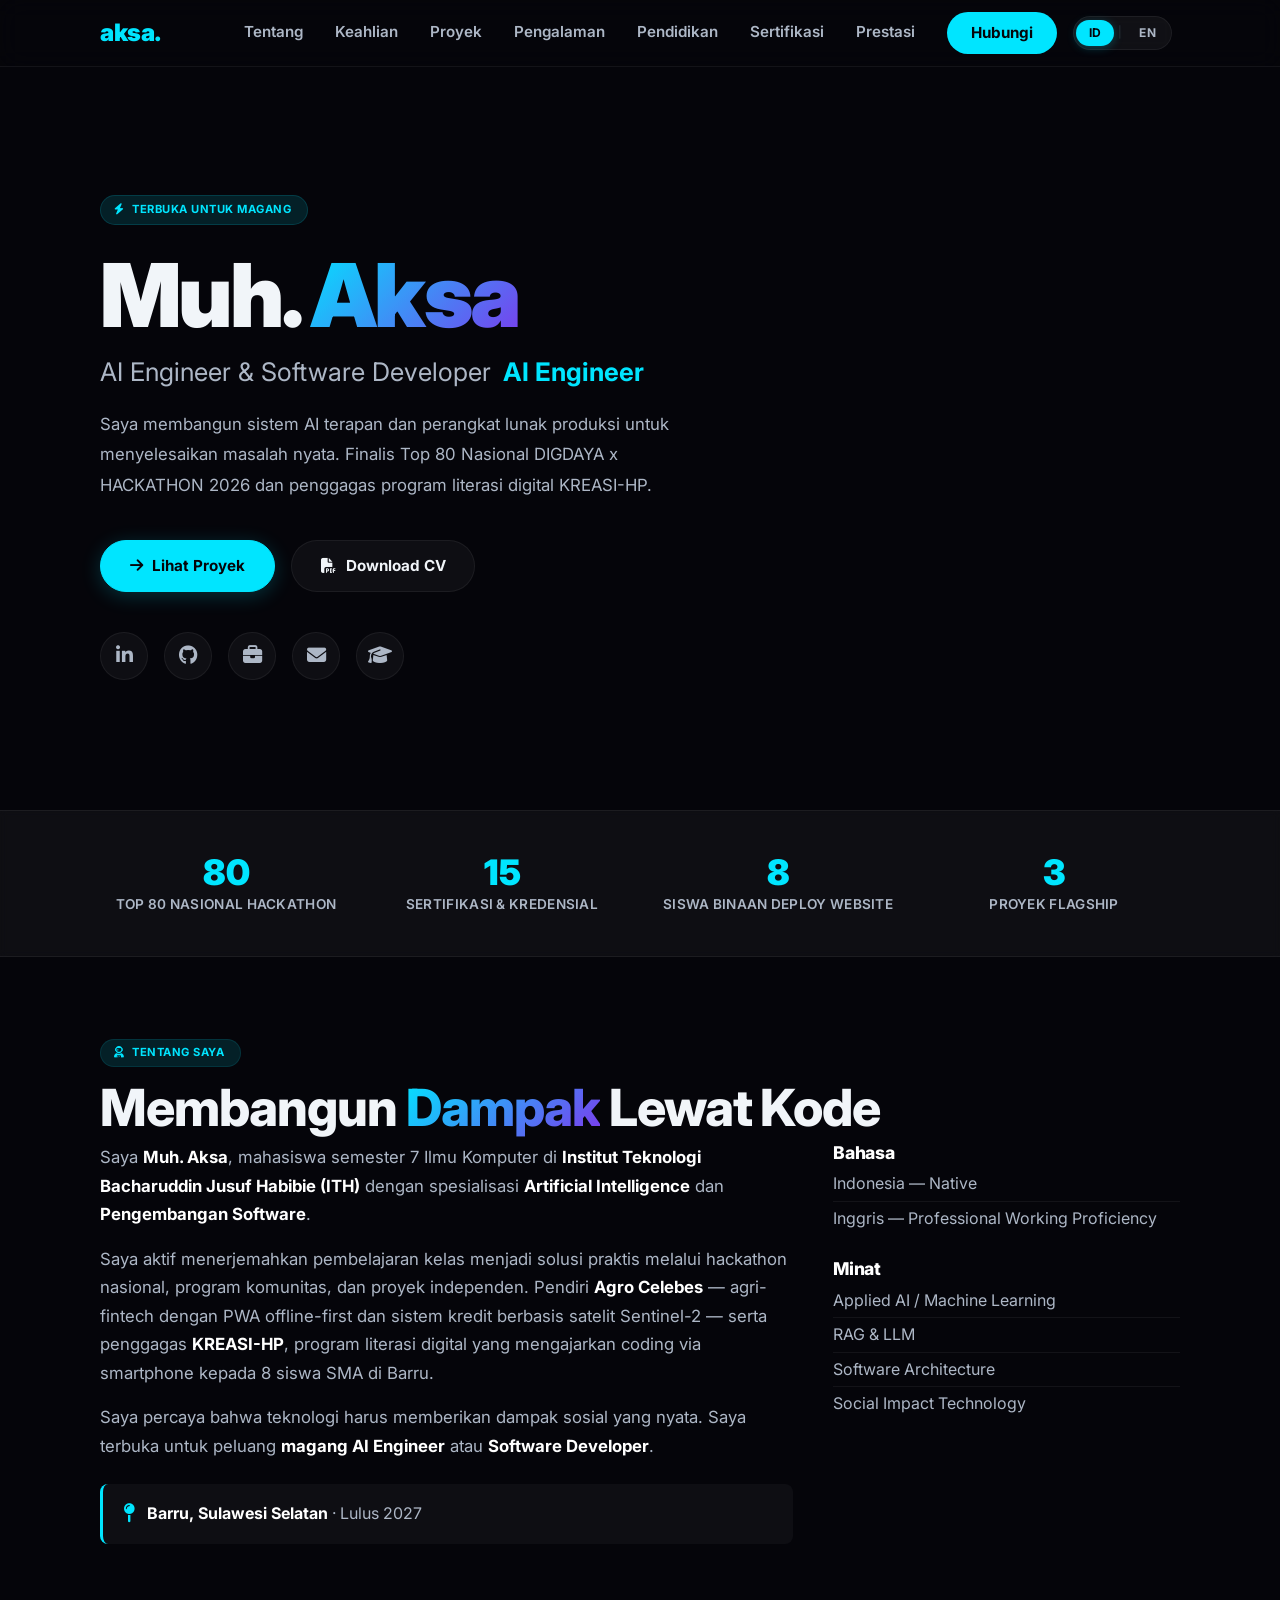
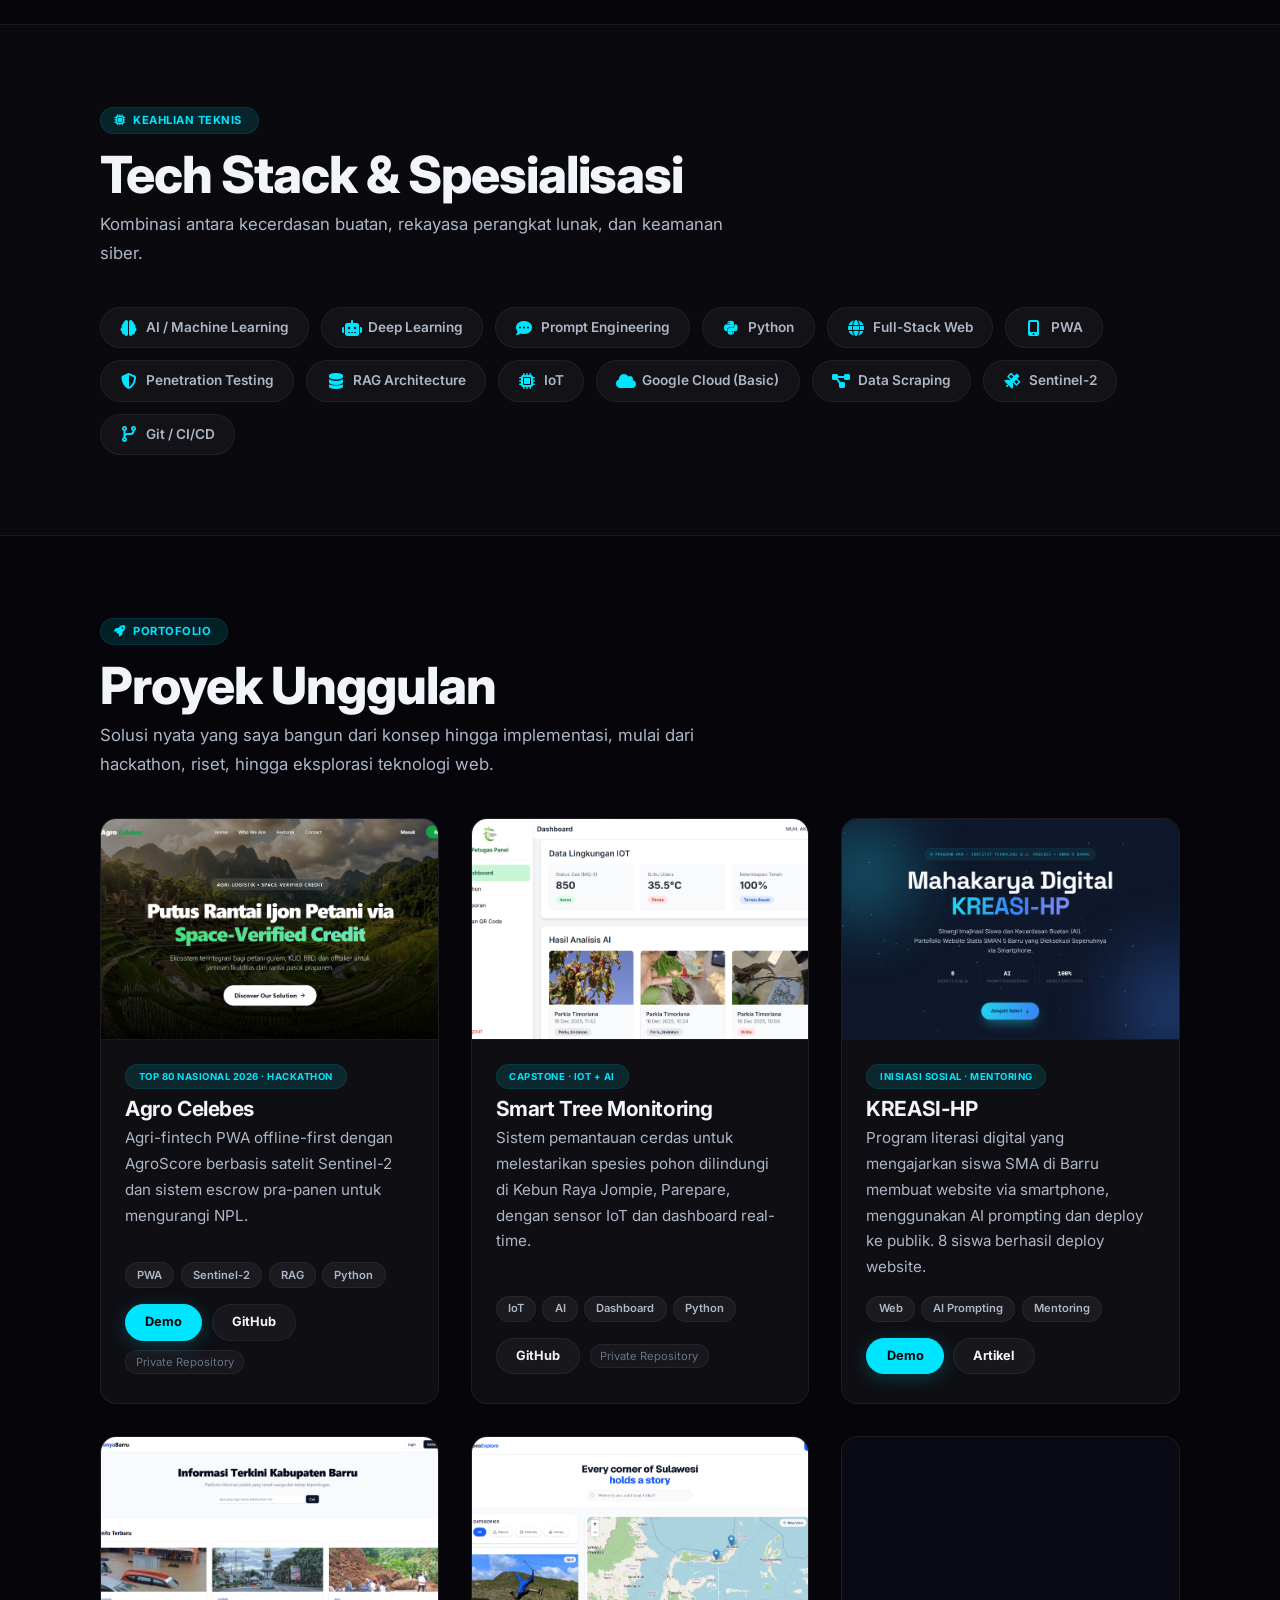
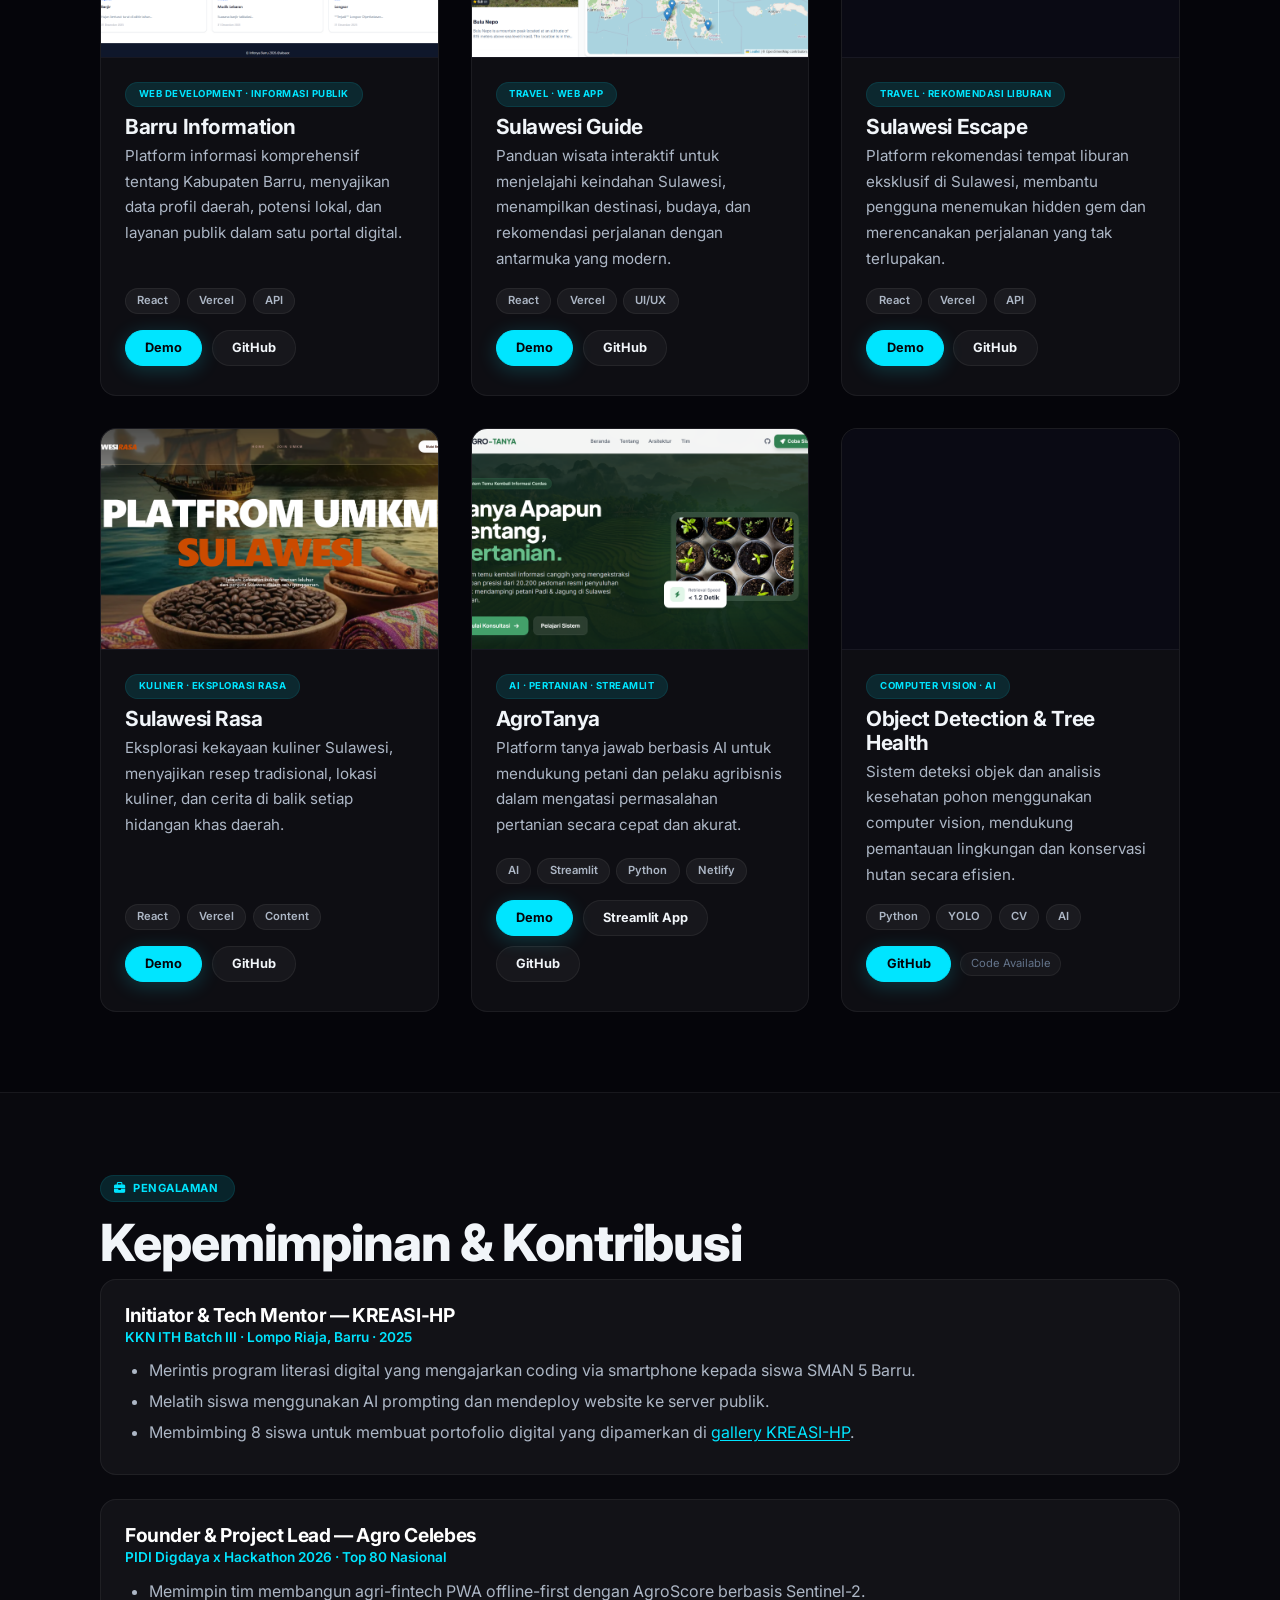
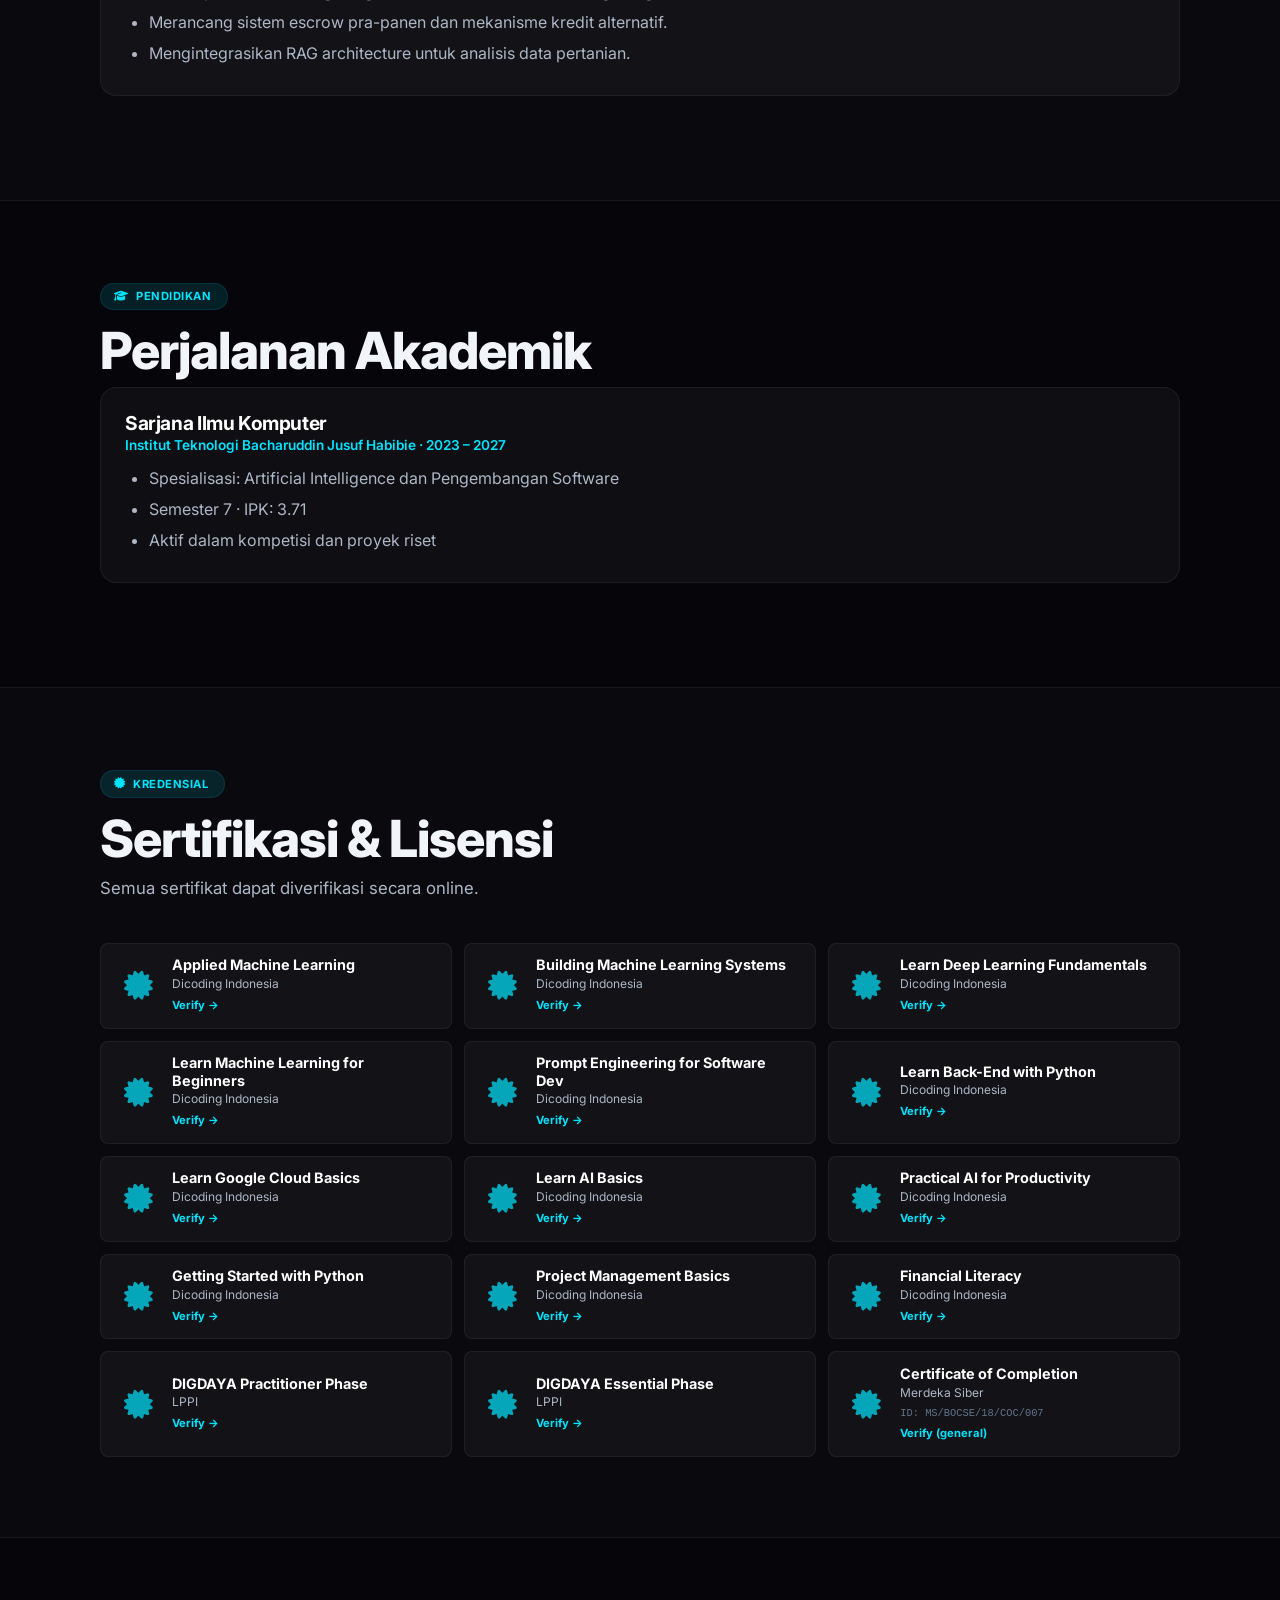
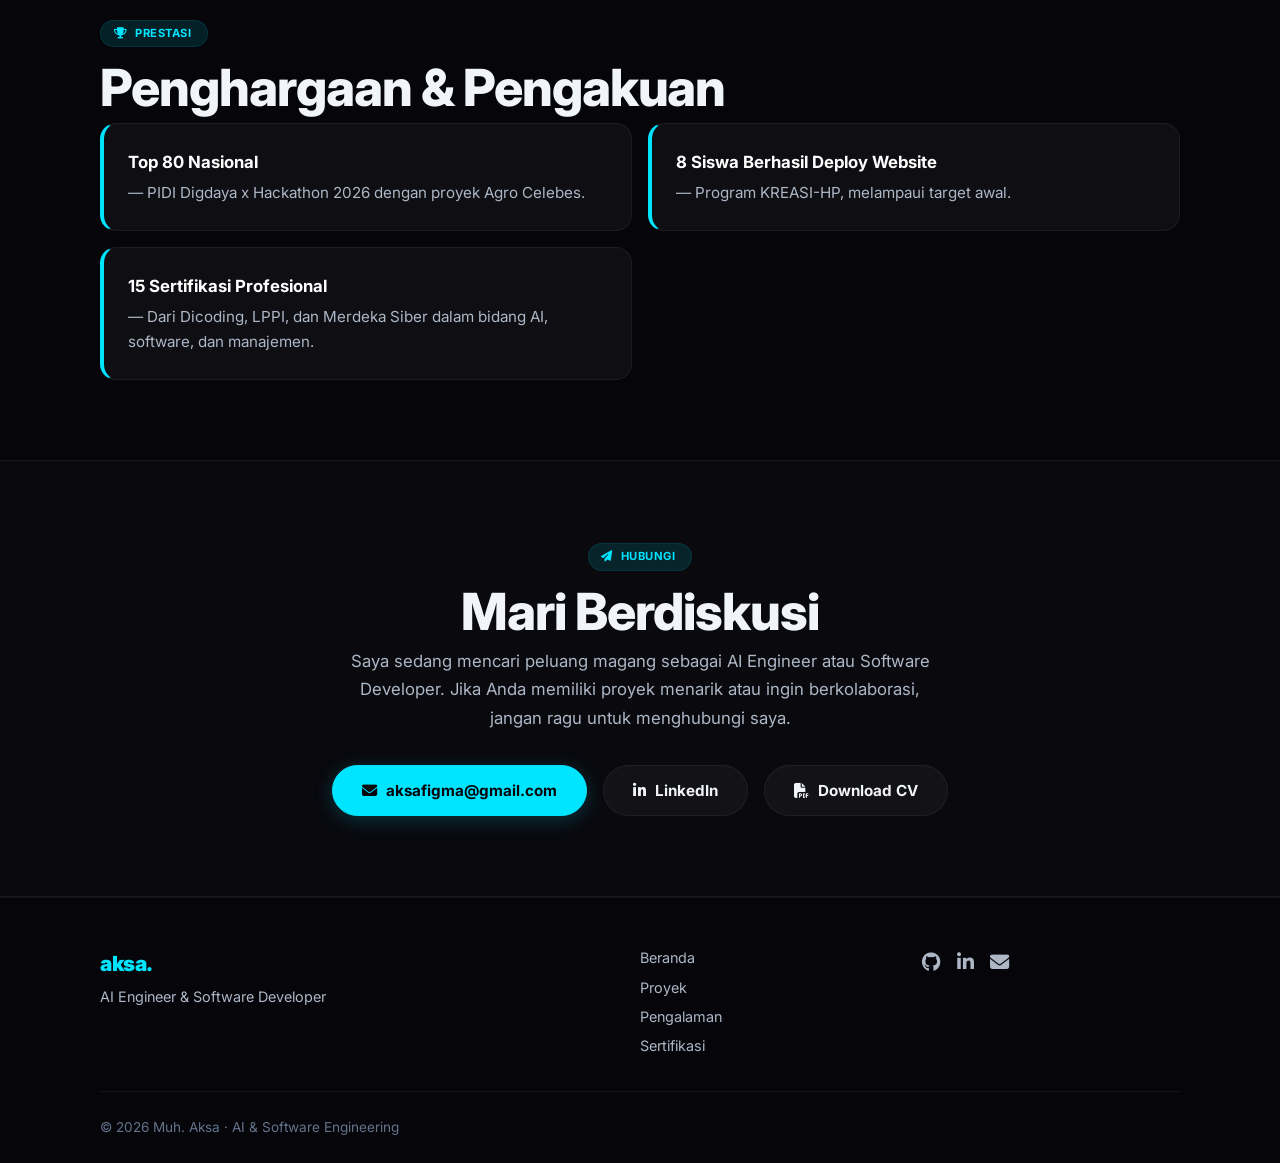
==== index.html @ 1dd5df8e "first commit" ====
<!DOCTYPE html>
<html lang="id">
<head>
    <meta charset="UTF-8" />
    <meta name="viewport" content="width=device-width, initial-scale=1.0" />
    <title>Muh. Aksa · AI Engineer &amp; Software Developer Portfolio</title>
    <meta name="description" content="Portfolio resmi Muh. Aksa, AI Engineer & Software Developer. Finalis Top 80 Nasional DIGDAYA x HACKATHON 2026, membangun solusi AI dan software berdampak sosial." />
    <link rel="canonical" href="https://portfolio-aksa.netlify.app/" />

    <!-- Open Graph / LinkedIn / WhatsApp -->
    <meta property="og:title" content="Muh. Aksa · AI Engineer &amp; Software Developer" />
    <meta property="og:description" content="Portfolio resmi Muh. Aksa, AI Engineer & Software Developer. Finalis Top 80 Nasional DIGDAYA x HACKATHON 2026, membangun solusi AI dan software berdampak sosial." />
    <meta property="og:type" content="website" />
    <meta property="og:url" content="https://portfolio-aksa.netlify.app/" />
    <meta property="og:image" content="https://portfolio-aksa.netlify.app/assets/images/og-image.jpg" />
    <meta property="og:image:width" content="1200" />
    <meta property="og:image:height" content="630" />

    <!-- Twitter Card -->
    <meta name="twitter:card" content="summary_large_image" />
    <meta name="twitter:title" content="Muh. Aksa · AI Engineer &amp; Software Developer" />
    <meta name="twitter:description" content="Portfolio resmi Muh. Aksa, AI Engineer & Software Developer. Finalis Top 80 DIGDAYA x HACKATHON 2026." />
    <meta name="twitter:image" content="https://portfolio-aksa.netlify.app/assets/images/og-image.jpg" />

    <!-- Favicon -->
    <link rel="icon" href="assets/images/favicon.ico" type="image/x-icon" />

    <!-- Preconnect untuk performa -->
    <link rel="preconnect" href="https://fonts.googleapis.com" />
    <link rel="preconnect" href="https://fonts.gstatic.com" crossorigin />
    <link href="https://fonts.googleapis.com/css2?family=Inter:opsz,wght@14..32,400;14..32,500;14..32,600;14..32,700;14..32,800;14..32,900&display=swap" rel="stylesheet" />

    <!-- Font Awesome -->
    <link rel="stylesheet" href="https://cdnjs.cloudflare.com/ajax/libs/font-awesome/6.5.0/css/all.min.css" integrity="sha512-..." crossorigin="anonymous" referrerpolicy="no-referrer" />

    <style>
        /* ================================================================
           1.  RESET & VARIABLES
           ================================================================ */
        *,
        *::before,
        *::after {
            margin: 0;
            padding: 0;
            box-sizing: border-box;
        }

        :root {
            --color-bg: #05050a;
            --color-surface: rgba(255, 255, 255, 0.04);
            --color-surface-hover: rgba(255, 255, 255, 0.08);
            --color-border: rgba(255, 255, 255, 0.06);
            --color-border-hover: rgba(0, 229, 255, 0.3);
            --color-text: #f1f5f9;
            --color-text-secondary: #adb7c6;
            --color-text-muted: #64748b;
            --color-accent: #00e5ff;
            --color-accent-dim: rgba(0, 229, 255, 0.12);
            --radius-sm: 8px;
            --radius-md: 16px;
            --radius-lg: 24px;
            --radius-full: 9999px;
            --font-family: 'Inter', -apple-system, BlinkMacSystemFont, 'Segoe UI', Roboto, sans-serif;
            --transition-smooth: 0.3s cubic-bezier(0.25, 0.46, 0.45, 0.94);
        }

        html {
            scroll-behavior: smooth;
            -webkit-tap-highlight-color: transparent;
        }

        body {
            font-family: var(--font-family);
            background: var(--color-bg);
            color: var(--color-text);
            line-height: 1.7;
            min-height: 100vh;
            -webkit-font-smoothing: antialiased;
            -moz-osx-font-smoothing: grayscale;
            display: flex;
            flex-direction: column;
        }

        ::-webkit-scrollbar {
            width: 6px;
            height: 6px;
        }
        ::-webkit-scrollbar-track {
            background: var(--color-bg);
        }
        ::-webkit-scrollbar-thumb {
            background: var(--color-accent);
            border-radius: var(--radius-full);
        }
        * {
            scrollbar-width: thin;
            scrollbar-color: var(--color-accent) var(--color-bg);
        }

        .skip-link {
            position: absolute;
            top: -100%;
            left: 1rem;
            padding: 0.75rem 1.5rem;
            background: var(--color-accent);
            color: #05050a;
            font-weight: 700;
            border-radius: var(--radius-sm);
            z-index: 10000;
            text-decoration: none;
            transition: top 0.2s ease;
        }
        .skip-link:focus {
            top: 1rem;
        }

        .container {
            max-width: 1120px;
            margin: 0 auto;
            padding: 0 1.25rem;
            width: 100%;
        }

        h1,
        h2,
        h3,
        h4 {
            font-weight: 800;
            line-height: 1.15;
            letter-spacing: -0.02em;
        }

        a {
            color: var(--color-accent);
            text-decoration: none;
            transition: color 0.2s ease;
        }
        a:hover {
            color: #fff;
        }

        img {
            max-width: 100%;
            height: auto;
            display: block;
        }

        /* ================================================================
           BUTTONS
           ================================================================ */
        .btn {
            display: inline-flex;
            align-items: center;
            justify-content: center;
            gap: 0.6rem;
            padding: 0.75rem 1.8rem;
            border-radius: var(--radius-full);
            font-weight: 700;
            font-size: 0.95rem;
            font-family: inherit;
            border: 1px solid transparent;
            cursor: pointer;
            transition: all var(--transition-smooth);
            text-decoration: none;
            background: transparent;
            color: var(--color-text);
            min-height: 48px;
        }

        .btn--primary {
            background: var(--color-accent);
            color: #05050a;
            border-color: var(--color-accent);
            box-shadow: 0 4px 20px rgba(0, 229, 255, 0.2);
        }
        .btn--primary:hover {
            transform: translateY(-2px);
            box-shadow: 0 8px 30px rgba(0, 229, 255, 0.3);
            background: #00d4e8;
            border-color: #00d4e8;
            color: #05050a;
        }

        .btn--secondary {
            background: var(--color-surface);
            border-color: var(--color-border);
            color: var(--color-text);
        }
        .btn--secondary:hover {
            background: var(--color-surface-hover);
            border-color: var(--color-accent);
            color: #fff;
            transform: translateY(-2px);
        }

        .btn--small {
            padding: 0.4rem 1.2rem;
            font-size: 0.8rem;
            min-height: 36px;
        }

        /* ================================================================
           NAVBAR
           ================================================================ */
        .navbar {
            position: fixed;
            top: 0;
            left: 0;
            right: 0;
            z-index: 999;
            background: rgba(5, 5, 10, 0.8);
            backdrop-filter: blur(12px) saturate(1.2);
            -webkit-backdrop-filter: blur(12px) saturate(1.2);
            border-bottom: 1px solid var(--color-border);
            padding: 0.75rem 0;
            transition: background var(--transition-smooth);
        }

        .navbar__inner {
            display: flex;
            justify-content: space-between;
            align-items: center;
            flex-wrap: wrap;
            gap: 0.5rem;
        }

        .logo {
            font-size: 1.5rem;
            font-weight: 900;
            letter-spacing: -0.5px;
            color: var(--color-accent);
            text-decoration: none;
        }

        /* Hamburger */
        .hamburger {
            display: flex;
            flex-direction: column;
            gap: 5px;
            background: none;
            border: none;
            cursor: pointer;
            padding: 0.5rem;
            z-index: 10;
        }
        .hamburger span {
            display: block;
            width: 26px;
            height: 2.5px;
            background: var(--color-text);
            border-radius: 4px;
            transition: all 0.25s ease;
            transform-origin: center;
        }
        .hamburger[aria-expanded="true"] span:nth-child(1) {
            transform: translateY(7.5px) rotate(45deg);
            background: var(--color-accent);
        }
        .hamburger[aria-expanded="true"] span:nth-child(2) {
            opacity: 0;
            transform: scaleX(0);
        }
        .hamburger[aria-expanded="true"] span:nth-child(3) {
            transform: translateY(-7.5px) rotate(-45deg);
            background: var(--color-accent);
        }

        /* Nav Links Mobile (drawer) */
        .nav-links {
            position: fixed;
            top: 0;
            right: -100%;
            width: 80%;
            max-width: 320px;
            height: 100vh;
            background: rgba(5, 5, 10, 0.96);
            backdrop-filter: blur(20px);
            -webkit-backdrop-filter: blur(20px);
            border-left: 1px solid var(--color-border);
            padding: 5rem 2rem 2rem;
            transition: right 0.35s cubic-bezier(0.25, 0.46, 0.45, 0.94);
            overflow-y: auto;
            display: flex;
            flex-direction: column;
        }
        .nav-links[aria-hidden="false"] {
            right: 0;
        }
        .nav-links ul {
            list-style: none;
            display: flex;
            flex-direction: column;
            gap: 1.5rem;
        }
        .nav-links a {
            color: var(--color-text-secondary);
            font-weight: 600;
            font-size: 1.1rem;
            padding: 0.5rem 0;
            border-bottom: 2px solid transparent;
            display: inline-block;
            transition: all 0.2s ease;
        }
        .nav-links a:hover {
            color: #fff;
            border-bottom-color: var(--color-accent);
        }
        .nav-cta {
            margin-top: 0.5rem;
            background: var(--color-accent) !important;
            color: #05050a !important;
            padding: 0.6rem 1.8rem !important;
            border-radius: var(--radius-full);
            text-align: center;
            border-bottom: none !important;
            font-weight: 700 !important;
        }
        .nav-cta:hover {
            background: #00d4e8 !important;
            color: #05050a !important;
            transform: translateX(0) !important;
        }

        /* LANGUAGE SWITCHER (Segmented Control) */
        .lang-switcher {
            display: flex;
            align-items: center;
            gap: 0.25rem;
            background: rgba(255, 255, 255, 0.05);
            border: 1px solid var(--color-border);
            border-radius: var(--radius-full);
            padding: 0.15rem 0.15rem;
            backdrop-filter: blur(4px);
        }

        .lang-btn {
            background: transparent;
            border: none;
            color: var(--color-text-secondary);
            font-family: var(--font-family);
            font-weight: 700;
            font-size: 0.75rem;
            padding: 0.3rem 0.8rem;
            border-radius: var(--radius-full);
            cursor: pointer;
            transition: all var(--transition-smooth);
            text-transform: uppercase;
            letter-spacing: 0.3px;
            min-width: 32px;
            text-align: center;
            line-height: 1.4;
        }

        .lang-btn:hover {
            color: #fff;
            background: rgba(255, 255, 255, 0.05);
        }

        .lang-btn.active {
            background: var(--color-accent);
            color: #05050a;
            box-shadow: 0 2px 10px rgba(0, 229, 255, 0.25);
        }

        .lang-btn.active:hover {
            background: var(--color-accent);
            color: #05050a;
        }

        .lang-divider {
            color: var(--color-text-muted);
            font-size: 0.7rem;
            opacity: 0.3;
            user-select: none;
        }

        /* Desktop: switcher di navbar */
        .lang-switcher--desktop {
            display: none;
            margin-left: auto;
            margin-right: 0.5rem;
        }

        /* Mobile: switcher di dalam menu */
        .lang-switcher--mobile {
            display: flex;
            margin-top: 1.5rem;
            padding: 0.25rem;
            width: 100%;
            justify-content: center;
        }

        @media (min-width: 768px) {
            .hamburger {
                display: none;
            }
            .nav-links {
                position: static;
                width: auto;
                height: auto;
                background: none;
                backdrop-filter: none;
                border-left: none;
                padding: 0;
                overflow-y: visible;
                transition: none;
                flex-direction: row;
                align-items: center;
            }
            .nav-links ul {
                flex-direction: row;
                gap: 2rem;
                align-items: center;
            }
            .nav-links a {
                font-size: 0.95rem;
                padding: 0.25rem 0;
                color: var(--color-text-secondary);
                border-bottom: 2px solid transparent;
            }
            .nav-links a:hover {
                color: #fff;
                border-bottom-color: var(--color-accent);
            }
            .nav-cta {
                padding: 0.5rem 1.5rem !important;
                margin-top: 0;
            }
            .lang-switcher--desktop {
                display: flex;
            }
            .lang-switcher--mobile {
                display: none !important;
            }
            .navbar__inner {
                flex-wrap: nowrap;
            }
            .nav-links {
                flex: 1;
                justify-content: flex-end;
                gap: 1rem;
            }
        }

        /* ================================================================
           HERO
           ================================================================ */
        .hero {
            padding: 8rem 0 4rem;
            min-height: 90vh;
            display: flex;
            align-items: center;
        }
        .hero__inner {
            width: 100%;
        }
        .hero__badge {
            display: inline-flex;
            align-items: center;
            gap: 0.5rem;
            background: var(--color-accent-dim);
            border: 1px solid rgba(0, 229, 255, 0.15);
            padding: 0.3rem 1rem 0.3rem 0.8rem;
            border-radius: var(--radius-full);
            font-size: 0.7rem;
            font-weight: 700;
            text-transform: uppercase;
            letter-spacing: 0.5px;
            color: var(--color-accent);
            margin-bottom: 1.5rem;
        }
        .hero h1 {
            font-size: clamp(2.8rem, 12vw, 5.5rem);
            font-weight: 900;
            line-height: 1.05;
            letter-spacing: -0.03em;
            margin-bottom: 0.5rem;
        }
        .hero h1 .highlight {
            background: linear-gradient(135deg, var(--color-accent), #7c3aed);
            -webkit-background-clip: text;
            -webkit-text-fill-color: transparent;
            background-clip: text;
        }
        .hero__sub {
            font-size: clamp(1.1rem, 2.5vw, 1.6rem);
            color: var(--color-text-secondary);
            display: flex;
            flex-wrap: wrap;
            align-items: center;
            gap: 0.25rem 0.75rem;
            margin-bottom: 1rem;
        }
        .hero__typing {
            font-weight: 700;
            color: var(--color-accent);
            min-width: 120px;
            display: inline-block;
        }
        .hero__desc {
            font-size: 1.05rem;
            color: var(--color-text-secondary);
            max-width: 580px;
            margin-bottom: 2.5rem;
            line-height: 1.8;
        }
        .hero__actions {
            display: flex;
            flex-wrap: wrap;
            gap: 1rem;
            margin-bottom: 2.5rem;
        }
        .social-links {
            display: flex;
            gap: 1rem;
            flex-wrap: wrap;
        }
        .social-links a {
            display: flex;
            align-items: center;
            justify-content: center;
            width: 48px;
            height: 48px;
            border-radius: 50%;
            background: var(--color-surface);
            border: 1px solid var(--color-border);
            color: var(--color-text-secondary);
            font-size: 1.2rem;
            transition: all var(--transition-smooth);
        }
        .social-links a:hover {
            color: var(--color-accent);
            border-color: var(--color-accent);
            transform: translateY(-4px);
            background: var(--color-accent-dim);
        }

        /* ================================================================
           PROOF BAR
           ================================================================ */
        .proof-bar {
            padding: 2.5rem 0;
            border-top: 1px solid var(--color-border);
            border-bottom: 1px solid var(--color-border);
            background: var(--color-surface);
            backdrop-filter: blur(4px);
        }
        .proof-bar__inner {
            display: grid;
            grid-template-columns: 1fr 1fr;
            gap: 1.5rem;
            text-align: center;
        }
        @media (min-width: 600px) {
            .proof-bar__inner {
                grid-template-columns: repeat(4, 1fr);
            }
        }
        .proof-item {
            display: flex;
            flex-direction: column;
        }
        .proof-number {
            font-size: 2.2rem;
            font-weight: 900;
            color: var(--color-accent);
            line-height: 1.2;
        }
        .proof-label {
            font-size: 0.85rem;
            color: var(--color-text-secondary);
            font-weight: 600;
            text-transform: uppercase;
            letter-spacing: 0.3px;
        }

        /* ================================================================
           SECTIONS
           ================================================================ */
        .section {
            padding: 4rem 0;
        }
        .section--dark {
            background: rgba(255, 255, 255, 0.02);
            border-top: 1px solid var(--color-border);
            border-bottom: 1px solid var(--color-border);
        }
        @media (min-width: 768px) {
            .section {
                padding: 5rem 0;
            }
        }

        .section__label {
            display: inline-flex;
            align-items: center;
            gap: 0.5rem;
            background: var(--color-accent-dim);
            border: 1px solid rgba(0, 229, 255, 0.1);
            padding: 0.2rem 1rem 0.2rem 0.8rem;
            border-radius: var(--radius-full);
            font-size: 0.7rem;
            font-weight: 700;
            text-transform: uppercase;
            letter-spacing: 0.5px;
            color: var(--color-accent);
            margin-bottom: 0.75rem;
        }
        .section__title {
            font-size: clamp(2rem, 5vw, 3.2rem);
            font-weight: 800;
            line-height: 1.1;
            letter-spacing: -0.02em;
            margin-bottom: 0.5rem;
        }
        .section__title .gradient-text {
            background: linear-gradient(135deg, var(--color-accent), #7c3aed);
            -webkit-background-clip: text;
            -webkit-text-fill-color: transparent;
            background-clip: text;
        }
        .section__desc {
            font-size: 1.05rem;
            color: var(--color-text-secondary);
            max-width: 640px;
            margin-bottom: 2.5rem;
        }

        /* ================================================================
           ABOUT
           ================================================================ */
        .about__grid {
            display: grid;
            grid-template-columns: 1fr;
            gap: 2.5rem;
        }
        @media (min-width: 768px) {
            .about__grid {
                grid-template-columns: 2fr 1fr;
            }
        }
        .about__text p {
            color: var(--color-text-secondary);
            font-size: 1.05rem;
            margin-bottom: 1rem;
        }
        .about__text strong {
            color: #fff;
        }
        .about__highlight {
            display: flex;
            align-items: center;
            gap: 0.75rem;
            margin-top: 1.5rem;
            padding: 1rem 1.25rem;
            background: var(--color-surface);
            border-left: 3px solid var(--color-accent);
            border-radius: var(--radius-sm);
            color: var(--color-text-secondary);
        }
        .about__highlight i {
            color: var(--color-accent);
            font-size: 1.2rem;
        }
        .about__extra h3 {
            font-size: 1.1rem;
            margin-bottom: 0.25rem;
            color: #fff;
        }
        .about__extra ul {
            list-style: none;
            padding: 0;
        }
        .about__extra li {
            color: var(--color-text-secondary);
            padding: 0.2rem 0;
            border-bottom: 1px solid var(--color-border);
        }
        .about__extra li:last-child {
            border-bottom: none;
        }

        /* ================================================================
           SKILLS
           ================================================================ */
        .skills__list {
            display: flex;
            flex-wrap: wrap;
            gap: 0.75rem;
        }
        .skill-tag {
            display: inline-flex;
            align-items: center;
            gap: 0.5rem;
            background: var(--color-surface);
            border: 1px solid var(--color-border);
            padding: 0.5rem 1.2rem;
            border-radius: var(--radius-full);
            font-size: 0.85rem;
            font-weight: 600;
            color: var(--color-text-secondary);
            transition: all var(--transition-smooth);
        }
        .skill-tag i {
            color: var(--color-accent);
            font-size: 1rem;
            width: 18px;
            text-align: center;
        }
        .skill-tag:hover {
            border-color: var(--color-accent);
            background: var(--color-accent-dim);
            color: #fff;
            transform: translateY(-2px);
        }

        /* ================================================================
           PROJECTS
           ================================================================ */
        .projects__grid {
            display: grid;
            grid-template-columns: 1fr;
            gap: 2rem;
        }
        @media (min-width: 768px) {
            .projects__grid {
                grid-template-columns: repeat(auto-fill, minmax(320px, 1fr));
            }
        }

        .project-card {
            background: var(--color-surface);
            border: 1px solid var(--color-border);
            border-radius: var(--radius-md);
            overflow: hidden;
            transition: all var(--transition-smooth);
            display: flex;
            flex-direction: column;
        }
        .project-card:hover {
            border-color: var(--color-border-hover);
            transform: translateY(-6px);
            box-shadow: 0 12px 40px rgba(0, 0, 0, 0.3);
        }

        .project__image {
            overflow: hidden;
            background: #0a0a14;
            border-bottom: 1px solid var(--color-border);
        }
        .project__image img {
            width: 100%;
            height: 220px;
            object-fit: cover;
            transition: transform 0.5s ease;
        }
        .project-card:hover .project__image img {
            transform: scale(1.03);
        }

        .project__content {
            padding: 1.5rem 1.5rem 1.8rem;
            flex: 1;
            display: flex;
            flex-direction: column;
        }
        .project__tag {
            display: inline-block;
            background: var(--color-accent-dim);
            color: var(--color-accent);
            font-size: 0.6rem;
            font-weight: 700;
            text-transform: uppercase;
            letter-spacing: 0.5px;
            padding: 0.2rem 0.8rem;
            border-radius: var(--radius-full);
            align-self: flex-start;
            margin-bottom: 0.5rem;
            border: 1px solid rgba(0, 229, 255, 0.1);
        }
        .project__content h3 {
            font-size: 1.3rem;
            font-weight: 700;
            margin-bottom: 0.25rem;
        }
        .project__content p {
            color: var(--color-text-secondary);
            font-size: 0.95rem;
            line-height: 1.7;
            flex: 1;
            margin-bottom: 1rem;
        }
        .project__tech {
            display: flex;
            flex-wrap: wrap;
            gap: 0.4rem;
            margin-bottom: 1rem;
        }
        .project__tech span {
            background: rgba(255, 255, 255, 0.05);
            padding: 0.15rem 0.7rem;
            border-radius: var(--radius-full);
            font-size: 0.7rem;
            font-weight: 600;
            color: var(--color-text-secondary);
            border: 1px solid var(--color-border);
        }
        .project__links {
            display: flex;
            flex-wrap: wrap;
            align-items: center;
            gap: 0.6rem;
            margin-top: auto;
        }
        .project__status {
            font-size: 0.7rem;
            color: var(--color-text-muted);
            background: var(--color-surface);
            padding: 0.1rem 0.6rem;
            border-radius: var(--radius-full);
            border: 1px solid var(--color-border);
        }

        /* ================================================================
           EXPERIENCE & EDUCATION
           ================================================================ */
        .experience__item,
        .education__item {
            background: var(--color-surface);
            border: 1px solid var(--color-border);
            border-radius: var(--radius-md);
            padding: 1.5rem;
            margin-bottom: 1.5rem;
            transition: border-color 0.2s ease;
        }
        .experience__item:hover,
        .education__item:hover {
            border-color: var(--color-border-hover);
        }
        .experience__item h3,
        .education__item h3 {
            font-size: 1.2rem;
            font-weight: 700;
            color: #fff;
        }
        .experience__meta,
        .education__meta {
            color: var(--color-accent);
            font-weight: 600;
            font-size: 0.85rem;
            margin-bottom: 0.5rem;
        }
        .experience__item ul,
        .education__item ul {
            padding-left: 1.5rem;
            color: var(--color-text-secondary);
        }
        .experience__item li,
        .education__item li {
            margin-bottom: 0.25rem;
        }
        .experience__item a,
        .education__item a {
            color: var(--color-accent);
            text-decoration: underline;
            text-underline-offset: 2px;
        }

        /* ================================================================
           CERTIFICATIONS
           ================================================================ */
        .certs__grid {
            display: grid;
            grid-template-columns: 1fr;
            gap: 0.75rem;
        }
        @media (min-width: 600px) {
            .certs__grid {
                grid-template-columns: 1fr 1fr;
            }
        }
        @media (min-width: 992px) {
            .certs__grid {
                grid-template-columns: 1fr 1fr 1fr;
            }
        }

        .cert-card {
            display: flex;
            align-items: center;
            gap: 1rem;
            background: var(--color-surface);
            border: 1px solid var(--color-border);
            border-radius: var(--radius-sm);
            padding: 0.8rem 1.2rem;
            transition: all 0.2s ease;
        }
        .cert-card:hover {
            border-color: var(--color-accent);
            background: var(--color-accent-dim);
        }
        .cert-card i {
            font-size: 1.8rem;
            color: var(--color-accent);
            opacity: 0.7;
            width: 36px;
            text-align: center;
            flex-shrink: 0;
        }
        .cert-card>div {
            display: flex;
            flex-direction: column;
            min-width: 0;
        }
        .cert-name {
            font-weight: 700;
            font-size: 0.9rem;
            color: #fff;
            line-height: 1.2;
        }
        .cert-issuer {
            font-size: 0.75rem;
            color: var(--color-text-secondary);
        }
        .cert-id {
            font-size: 0.65rem;
            color: var(--color-text-muted);
            font-family: monospace;
            margin-top: 0.1rem;
        }
        .cert-link {
            font-size: 0.7rem;
            font-weight: 700;
            color: var(--color-accent);
            text-decoration: none;
            margin-top: 0.1rem;
        }
        .cert-link:hover {
            text-decoration: underline;
            color: #fff;
        }

        /* ================================================================
           ACHIEVEMENTS
           ================================================================ */
        .achievements__list {
            list-style: none;
            padding: 0;
            display: grid;
            grid-template-columns: 1fr;
            gap: 1rem;
        }
        @media (min-width: 600px) {
            .achievements__list {
                grid-template-columns: 1fr 1fr;
            }
        }
        .achievements__list li {
            background: var(--color-surface);
            border: 1px solid var(--color-border);
            border-radius: var(--radius-md);
            padding: 1.5rem;
            border-left: 4px solid var(--color-accent);
            color: var(--color-text-secondary);
            font-size: 0.95rem;
        }
        .achievements__list li strong {
            display: block;
            color: #fff;
            font-size: 1.05rem;
            margin-bottom: 0.2rem;
        }

        /* ================================================================
           CONTACT
           ================================================================ */
        .contact__inner {
            text-align: center;
        }
        .contact__links {
            display: flex;
            flex-wrap: wrap;
            justify-content: center;
            gap: 1rem;
            margin-top: 1.5rem;
        }

        /* ================================================================
           FOOTER
           ================================================================ */
        .footer {
            padding: 3rem 0 1.5rem;
            border-top: 1px solid var(--color-border);
            margin-top: auto;
        }
        .footer__inner {
            display: grid;
            grid-template-columns: 1fr;
            gap: 1.5rem;
            text-align: center;
        }
        @media (min-width: 600px) {
            .footer__inner {
                grid-template-columns: 2fr 1fr 1fr;
                text-align: left;
                align-items: start;
            }
        }
        .footer__brand .logo {
            font-size: 1.3rem;
        }
        .footer__brand p {
            color: var(--color-text-secondary);
            font-size: 0.9rem;
            margin-top: 0.2rem;
        }
        .footer__links {
            display: flex;
            flex-direction: column;
            gap: 0.3rem;
        }
        .footer__links a {
            color: var(--color-text-secondary);
            font-size: 0.9rem;
        }
        .footer__links a:hover {
            color: #fff;
        }
        .footer__social {
            display: flex;
            gap: 1rem;
            justify-content: center;
        }
        @media (min-width: 600px) {
            .footer__social {
                justify-content: flex-start;
            }
        }
        .footer__social a {
            color: var(--color-text-secondary);
            font-size: 1.2rem;
            transition: color 0.2s ease;
        }
        .footer__social a:hover {
            color: var(--color-accent);
        }
        .footer__copy {
            grid-column: 1 / -1;
            font-size: 0.85rem;
            color: var(--color-text-muted);
            border-top: 1px solid var(--color-border);
            padding-top: 1.5rem;
            margin-top: 0.5rem;
        }

        /* ================================================================
           BACK TO TOP
           ================================================================ */
        .back-to-top {
            position: fixed;
            bottom: 2rem;
            right: 2rem;
            width: 48px;
            height: 48px;
            border-radius: 50%;
            background: var(--color-accent);
            color: #05050a;
            border: none;
            font-size: 1.2rem;
            cursor: pointer;
            z-index: 99;
            opacity: 0;
            visibility: hidden;
            transform: translateY(20px);
            transition: all var(--transition-smooth);
            box-shadow: 0 4px 20px rgba(0, 229, 255, 0.25);
            display: flex;
            align-items: center;
            justify-content: center;
        }
        .back-to-top.visible {
            opacity: 1;
            visibility: visible;
            transform: translateY(0);
        }
        .back-to-top:hover {
            transform: translateY(-4px);
            box-shadow: 0 8px 30px rgba(0, 229, 255, 0.4);
            background: #00d4e8;
        }

        /* ================================================================
           RESPONSIVE TWEAKS
           ================================================================ */
        @media (max-width: 480px) {
            .hero h1 {
                font-size: 2.4rem;
            }
            .hero__actions .btn {
                width: 100%;
                justify-content: center;
                padding: 0.75rem 1rem;
            }
            .hero__desc {
                font-size: 0.95rem;
            }
            .proof-bar__inner {
                gap: 1rem;
            }
            .proof-number {
                font-size: 1.8rem;
            }
            .proof-label {
                font-size: 0.7rem;
            }
            .section__title {
                font-size: 1.8rem;
            }
            .project__content {
                padding: 1.2rem;
            }
            .cert-card {
                padding: 0.6rem 1rem;
                gap: 0.75rem;
            }
            .cert-name {
                font-size: 0.8rem;
            }
            .back-to-top {
                bottom: 1.5rem;
                right: 1.5rem;
                width: 44px;
                height: 44px;
            }
            .social-links a {
                width: 44px;
                height: 44px;
                font-size: 1rem;
            }
        }

        /* ================================================================
           AKSESIBILITAS: FOCUS & REDUCED MOTION
           ================================================================ */
        :focus-visible {
            outline: 2px solid var(--color-accent);
            outline-offset: 2px;
            border-radius: 4px;
        }
        :focus:not(:focus-visible) {
            outline: none;
        }

        @media (prefers-reduced-motion: reduce) {
            *,
            *::before,
            *::after {
                animation-duration: 0.01ms !important;
                animation-iteration-count: 1 !important;
                transition-duration: 0.01ms !important;
                scroll-behavior: auto !important;
            }
            .project-card:hover .project__image img {
                transform: none !important;
            }
            .project-card:hover {
                transform: none !important;
            }
            .btn:hover {
                transform: none !important;
            }
            .social-links a:hover {
                transform: none !important;
            }
            .skill-tag:hover {
                transform: none !important;
            }
            .cert-card:hover {
                transform: none !important;
            }
        }
    </style>
</head>

<body>

    <!-- ===== SKIP TO CONTENT ===== -->
    <a href="#main" class="skip-link">Langsung ke konten utama</a>

    <!-- ===== HEADER / NAVBAR ===== -->
    <header class="navbar" role="banner" aria-label="Navigasi utama">
        <div class="container navbar__inner">
            <a href="/" class="logo" aria-label="Beranda">aksa.</a>

            <button class="hamburger" id="hamburger" aria-label="Toggle navigasi" aria-expanded="false" aria-controls="navLinks">
                <span></span><span></span><span></span>
            </button>

            <nav id="navLinks" class="nav-links" aria-label="Navigasi utama" role="navigation">
                <ul>
                    <li><a href="#about" data-i18n="nav_about">Tentang</a></li>
                    <li><a href="#skills" data-i18n="nav_skills">Keahlian</a></li>
                    <li><a href="#projects" data-i18n="nav_projects">Proyek</a></li>
                    <li><a href="#experience" data-i18n="nav_experience">Pengalaman</a></li>
                    <li><a href="#education" data-i18n="nav_education">Pendidikan</a></li>
                    <li><a href="#certifications" data-i18n="nav_certifications">Sertifikasi</a></li>
                    <li><a href="#achievements" data-i18n="nav_achievements">Prestasi</a></li>
                    <li><a href="#contact" class="nav-cta" data-i18n="nav_contact">Hubungi</a></li>
                </ul>

      <!-- Language Switcher - Desktop -->
                <div class="lang-switcher lang-switcher--desktop" role="group" aria-label="Pilihan bahasa">
                   <button class="lang-btn active" data-lang="id" aria-pressed="true">ID</button>
                   <span class="lang-divider">|</span>
                   <button class="lang-btn" data-lang="en" aria-pressed="false">EN</button>
                </div>
                <!-- Language Switcher - Mobile -->
                <div class="lang-switcher lang-switcher--mobile" role="group" aria-label="Pilihan bahasa">
                    <button class="lang-btn active" data-lang="id" aria-pressed="true">ID</button>
                    <span class="lang-divider">|</span>
                    <button class="lang-btn" data-lang="en" aria-pressed="false">EN</button>
                </div>
            </nav>
        </div>
    </header>

    <!-- ===== MAIN CONTENT ===== -->
    <main id="main">

        <!-- ===== HERO ===== -->
        <section class="hero" id="home">
            <div class="container hero__inner">
                <div class="hero__badge">
                    <i class="fas fa-bolt" aria-hidden="true"></i>
                    <span data-i18n="hero_badge">Open for Internship</span>
                </div>
                <h1>
                    Muh. <span class="highlight">Aksa</span>
                </h1>
                <p class="hero__sub">
                    <span data-i18n="hero_sub1">AI Engineer &amp; Software Developer</span>
                    <span class="hero__typing" id="typingText" aria-live="polite">mahasiswa ITH</span>
                </p>
                <p class="hero__desc" data-i18n="hero_desc">
                    Saya membangun sistem AI terapan dan perangkat lunak produksi untuk menyelesaikan masalah nyata. 
                    Finalis Top 80 Nasional DIGDAYA x HACKATHON 2026 dan penggagas program literasi digital KREASI-HP.
                </p>
                <div class="hero__actions">
                    <a href="#projects" class="btn btn--primary"><i class="fas fa-arrow-right" aria-hidden="true"></i> <span data-i18n="hero_btn_projects">Lihat Proyek</span></a>
                    <a href="assets/cv/CV_Muh_Aksa_AI_SoftwareEngineer.pdf" download class="btn btn--secondary"><i class="fas fa-file-pdf" aria-hidden="true"></i> <span data-i18n="hero_btn_cv">Download CV</span></a>
                </div>
                <div class="social-links" aria-label="Tautan media sosial">
                    <a href="https://www.linkedin.com/in/muh-aksa/" target="_blank" rel="noopener noreferrer" aria-label="LinkedIn"><i class="fab fa-linkedin-in" aria-hidden="true"></i></a>
                    <a href="https://github.com/aksaex" target="_blank" rel="noopener noreferrer" aria-label="GitHub"><i class="fab fa-github" aria-hidden="true"></i></a>
                    <a href="https://id.jobstreet.com/id/profiles/muh-aksa-xFF6VH8BlX" target="_blank" rel="noopener noreferrer" aria-label="Jobstreet"><i class="fas fa-briefcase" aria-hidden="true"></i></a>
                    <a href="mailto:aksafigma@gmail.com" aria-label="Email"><i class="fas fa-envelope" aria-hidden="true"></i></a>
                    <a href="https://kreasi-hp.netlify.app/" target="_blank" rel="noopener noreferrer" aria-label="KREASI-HP"><i class="fas fa-graduation-cap" aria-hidden="true"></i></a>
                </div>
            </div>
        </section>

        <!-- ===== PROOF BAR ===== -->
        <section class="proof-bar" aria-label="Statistik pencapaian">
            <div class="container proof-bar__inner">
                <div class="proof-item">
                    <span class="proof-number" data-count="80">80</span>
                    <span class="proof-label" data-i18n="proof_1">Top 80 Nasional Hackathon</span>
                </div>
                <div class="proof-item">
                    <span class="proof-number" data-count="15">15</span>
                    <span class="proof-label" data-i18n="proof_2">Sertifikasi &amp; Kredensial</span>
                </div>
                <div class="proof-item">
                    <span class="proof-number" data-count="8">8</span>
                    <span class="proof-label" data-i18n="proof_3">Siswa Binaan Deploy Website</span>
                </div>
                <div class="proof-item">
                    <span class="proof-number" data-count="3">3</span>
                    <span class="proof-label" data-i18n="proof_4">Proyek Flagship</span>
                </div>
            </div>
        </section>

        <!-- ===== ABOUT ===== -->
        <section id="about" class="section">
            <div class="container">
                <span class="section__label"><i class="fas fa-user-astronaut" aria-hidden="true"></i> <span data-i18n="about_label">Tentang Saya</span></span>
                <h2 class="section__title">
                    <span data-i18n="about_title_before">Membangun</span>
                    <span class="gradient-text" data-i18n="about_title_highlight">Dampak</span>
                    <span data-i18n="about_title_after">Lewat Kode</span>
                </h2>
                <div class="about__grid">
                    <div class="about__text">
                        <p data-i18n="about_p1">Saya <strong>Muh. Aksa</strong>, mahasiswa semester 7 Ilmu Komputer di <strong>Institut Teknologi Bacharuddin Jusuf Habibie (ITH)</strong> dengan spesialisasi <strong>Artificial Intelligence</strong> dan <strong>Pengembangan Software</strong>.</p>
                        <p data-i18n="about_p2">Saya aktif menerjemahkan pembelajaran kelas menjadi solusi praktis melalui hackathon nasional, program komunitas, dan proyek independen. Pendiri <strong>Agro Celebes</strong> — agri-fintech dengan PWA offline-first dan sistem kredit berbasis satelit Sentinel-2 — serta penggagas <strong>KREASI-HP</strong>, program literasi digital yang mengajarkan coding via smartphone kepada 8 siswa SMA di Barru.</p>
                        <p data-i18n="about_p3">Saya percaya bahwa teknologi harus memberikan dampak sosial yang nyata. Saya terbuka untuk peluang <strong>magang AI Engineer</strong> atau <strong>Software Developer</strong>.</p>
                        <div class="about__highlight">
                            <i class="fas fa-map-pin" aria-hidden="true"></i>
                            <span data-i18n="about_highlight"><strong>Barru, Sulawesi Selatan</strong> · Lulus 2027</span>
                        </div>
                    </div>
                    <div class="about__extra">
                        <h3 data-i18n="about_lang_title">Bahasa</h3>
                        <ul>
                            <li data-i18n="about_lang_ind"><strong>Indonesia</strong> — Native</li>
                            <li data-i18n="about_lang_eng"><strong>Inggris</strong> — Professional Working Proficiency</li>
                        </ul>
                        <h3 style="margin-top:1.5rem;" data-i18n="about_interests">Minat</h3>
                        <ul>
                            <li data-i18n="about_i1">Applied AI / Machine Learning</li>
                            <li data-i18n="about_i2">RAG &amp; LLM</li>
                            <li data-i18n="about_i3">Software Architecture</li>
                            <li data-i18n="about_i4">Social Impact Technology</li>
                        </ul>
                    </div>
                </div>
            </div>
        </section>

        <!-- ===== SKILLS ===== -->
        <section id="skills" class="section section--dark">
            <div class="container">
                <span class="section__label"><i class="fas fa-microchip" aria-hidden="true"></i> <span data-i18n="skills_label">Keahlian Teknis</span></span>
                <h2 class="section__title"><span data-i18n="skills_title">Tech Stack &amp; Spesialisasi</span></h2>
                <p class="section__desc" data-i18n="skills_desc">Kombinasi antara kecerdasan buatan, rekayasa perangkat lunak, dan keamanan siber.</p>
                <div class="skills__list">
                    <span class="skill-tag"><i class="fas fa-brain" aria-hidden="true"></i> AI / Machine Learning</span>
                    <span class="skill-tag"><i class="fas fa-robot" aria-hidden="true"></i> Deep Learning</span>
                    <span class="skill-tag"><i class="fas fa-comment-dots" aria-hidden="true"></i> Prompt Engineering</span>
                    <span class="skill-tag"><i class="fab fa-python" aria-hidden="true"></i> Python</span>
                    <span class="skill-tag"><i class="fas fa-globe" aria-hidden="true"></i> Full-Stack Web</span>
                    <span class="skill-tag"><i class="fas fa-mobile-alt" aria-hidden="true"></i> PWA</span>
                    <span class="skill-tag"><i class="fas fa-shield-alt" aria-hidden="true"></i> Penetration Testing</span>
                    <span class="skill-tag"><i class="fas fa-database" aria-hidden="true"></i> RAG Architecture</span>
                    <span class="skill-tag"><i class="fas fa-microchip" aria-hidden="true"></i> IoT</span>
                    <span class="skill-tag"><i class="fas fa-cloud" aria-hidden="true"></i> Google Cloud (Basic)</span>
                    <span class="skill-tag"><i class="fas fa-project-diagram" aria-hidden="true"></i> Data Scraping</span>
                    <span class="skill-tag"><i class="fas fa-satellite" aria-hidden="true"></i> Sentinel-2</span>
                    <span class="skill-tag"><i class="fas fa-code-branch" aria-hidden="true"></i> Git / CI/CD</span>
                </div>
            </div>
        </section>

        <!-- ===== PROJECTS ===== -->
        <section id="projects" class="section">
            <div class="container">
                <span class="section__label"><i class="fas fa-rocket" aria-hidden="true"></i> <span data-i18n="projects_label">Portofolio</span></span>
                <h2 class="section__title"><span data-i18n="projects_title">Proyek Unggulan</span></h2>
                <p class="section__desc" data-i18n="projects_desc">Solusi nyata yang saya bangun dari konsep hingga implementasi, mulai dari hackathon, riset, hingga eksplorasi teknologi web.</p>

                <div class="projects__grid">

                    <!-- Project 1: Agro Celebes -->
                    <article class="project-card">
                        <div class="project__image">
                            <img src="assets/images/thumbnails/agro-celebes.png" alt="Agro Celebes screenshot" loading="lazy" width="600" height="340" decoding="async" />
                        </div>
                        <div class="project__content">
                            <span class="project__tag" data-i18n="project_agro_tag">Top 80 Nasional 2026 · Hackathon</span>
                            <h3 data-i18n="project_agro_title">Agro Celebes</h3>
                            <p data-i18n="project_agro_desc">Agri-fintech PWA offline-first dengan AgroScore berbasis satelit Sentinel-2 dan sistem escrow pra-panen untuk mengurangi NPL.</p>
                            <div class="project__tech">
                                <span>PWA</span><span>Sentinel-2</span><span>RAG</span><span>Python</span>
                            </div>
                            <div class="project__links">
                                <a href="#" class="btn btn--small btn--primary" aria-label="Demo Agro Celebes (coming soon)"><span data-i18n="demo_label">Demo</span></a>
                                <a href="#" class="btn btn--small btn--secondary" aria-label="GitHub Agro Celebes (private)"><span data-i18n="github_label">GitHub</span></a>
                                <span class="project__status" data-i18n="status_private">Private Repository</span>
                            </div>
                        </div>
                    </article>

                    <!-- Project 2: Smart Tree Monitoring -->
                    <article class="project-card">
                        <div class="project__image">
                            <img src="assets/images/thumbnails/smart-tree.png" alt="Smart Tree Monitoring screenshot" loading="lazy" width="600" height="340" decoding="async" />
                        </div>
                        <div class="project__content">
                            <span class="project__tag" data-i18n="project_tree_tag">Capstone · IoT + AI</span>
                            <h3 data-i18n="project_tree_title">Smart Tree Monitoring</h3>
                            <p data-i18n="project_tree_desc">Sistem pemantauan cerdas untuk melestarikan spesies pohon dilindungi di Kebun Raya Jompie, Parepare, dengan sensor IoT dan dashboard real-time.</p>
                            <div class="project__tech">
                                <span>IoT</span><span>AI</span><span>Dashboard</span><span>Python</span>
                            </div>
                            <div class="project__links">
                                <a href="#" class="btn btn--small btn--secondary" aria-label="GitHub Smart Tree (private)"><span data-i18n="github_label">GitHub</span></a>
                                <span class="project__status" data-i18n="status_private">Private Repository</span>
                            </div>
                        </div>
                    </article>

                    <!-- Project 3: KREASI-HP -->
                    <article class="project-card">
                        <div class="project__image">
                            <img src="assets/images/thumbnails/kreasi-hp.png" alt="KREASI-HP screenshot" loading="lazy" width="600" height="340" decoding="async" />
                        </div>
                        <div class="project__content">
                            <span class="project__tag" data-i18n="project_kreasi_tag">Inisiasi Sosial · Mentoring</span>
                            <h3 data-i18n="project_kreasi_title">KREASI-HP</h3>
                            <p data-i18n="project_kreasi_desc">Program literasi digital yang mengajarkan siswa SMA di Barru membuat website via smartphone, menggunakan AI prompting dan deploy ke publik. 8 siswa berhasil deploy website.</p>
                            <div class="project__tech">
                                <span>Web</span><span>AI Prompting</span><span>Mentoring</span>
                            </div>
                            <div class="project__links">
                                <a href="https://kreasi-hp.netlify.app/" target="_blank" rel="noopener noreferrer" class="btn btn--small btn--primary" aria-label="Kunjungi KREASI-HP"><span data-i18n="demo_label">Live Demo</span></a>
                                <a href="https://ruminews.id/dobrak-keterbatasan-perangkat-mahasiswa-kkn-ith-angkatan-iii-sulap-smartphone-siswa-sman-5-barru-jadi-mesin-pencetak-website/" target="_blank" rel="noopener noreferrer" class="btn btn--small btn--secondary" aria-label="Artikel tentang KREASI-HP"><span data-i18n="article_label">Artikel</span></a>
                            </div>
                        </div>
                    </article>

                    <!-- Project 4: Barru Information -->
                    <article class="project-card">
                        <div class="project__image">
                            <img src="assets/images/thumbnails/barru-information.png" alt="Barru Information screenshot" loading="lazy" width="600" height="340" decoding="async" />
                        </div>
                        <div class="project__content">
                            <span class="project__tag" data-i18n="project_barru_tag">Web Development · Informasi Publik</span>
                            <h3 data-i18n="project_barru_title">Barru Information</h3>
                            <p data-i18n="project_barru_desc">Platform informasi komprehensif tentang Kabupaten Barru, menyajikan data profil daerah, potensi lokal, dan layanan publik dalam satu portal digital.</p>
                            <div class="project__tech">
                                <span>React</span><span>Vercel</span><span>API</span>
                            </div>
                            <div class="project__links">
                                <a href="https://barru-information.vercel.app/" target="_blank" rel="noopener noreferrer" class="btn btn--small btn--primary" aria-label="Kunjungi Barru Information"><span data-i18n="demo_label">Live Demo</span></a>
                                <a href="https://github.com/aksaex/barru-information" target="_blank" rel="noopener noreferrer" class="btn btn--small btn--secondary" aria-label="GitHub Barru Information"><span data-i18n="github_label">GitHub</span></a>
                            </div>
                        </div>
                    </article>

                    <!-- Project 5: Sulawesi Guide -->
                    <article class="project-card">
                        <div class="project__image">
                            <img src="assets/images/thumbnails/sulawesi-guide.png" alt="Sulawesi Guide screenshot" loading="lazy" width="600" height="340" decoding="async" />
                        </div>
                        <div class="project__content">
                            <span class="project__tag" data-i18n="project_guide_tag">Travel · Web App</span>
                            <h3 data-i18n="project_guide_title">Sulawesi Guide</h3>
                            <p data-i18n="project_guide_desc">Panduan wisata interaktif untuk menjelajahi keindahan Sulawesi, menampilkan destinasi, budaya, dan rekomendasi perjalanan dengan antarmuka yang modern.</p>
                            <div class="project__tech">
                                <span>React</span><span>Vercel</span><span>UI/UX</span>
                            </div>
                            <div class="project__links">
                                <a href="https://sulawesi-guide.vercel.app/" target="_blank" rel="noopener noreferrer" class="btn btn--small btn--primary" aria-label="Kunjungi Sulawesi Guide"><span data-i18n="demo_label">Live Demo</span></a>
                                <a href="https://github.com/aksaex/sulawesi-guide" target="_blank" rel="noopener noreferrer" class="btn btn--small btn--secondary" aria-label="GitHub Sulawesi Guide"><span data-i18n="github_label">GitHub</span></a>
                            </div>
                        </div>
                    </article>

                    <!-- Project 6: Sulawesi Escape -->
                    <article class="project-card">
                        <div class="project__image">
                            <img src="assets/images/thumbnails/sulawesi-escape.png" alt="Sulawesi Escape screenshot" loading="lazy" width="600" height="340" decoding="async" />
                        </div>
                        <div class="project__content">
                            <span class="project__tag" data-i18n="project_escape_tag">Travel · Rekomendasi Liburan</span>
                            <h3 data-i18n="project_escape_title">Sulawesi Escape</h3>
                            <p data-i18n="project_escape_desc">Platform rekomendasi tempat liburan eksklusif di Sulawesi, membantu pengguna menemukan hidden gem dan merencanakan perjalanan yang tak terlupakan.</p>
                            <div class="project__tech">
                                <span>React</span><span>Vercel</span><span>API</span>
                            </div>
                            <div class="project__links">
                                <a href="https://sulawesi-escape.vercel.app/" target="_blank" rel="noopener noreferrer" class="btn btn--small btn--primary" aria-label="Kunjungi Sulawesi Escape"><span data-i18n="demo_label">Live Demo</span></a>
                                <a href="https://github.com/aksaex/sulawesi-escape" target="_blank" rel="noopener noreferrer" class="btn btn--small btn--secondary" aria-label="GitHub Sulawesi Escape"><span data-i18n="github_label">GitHub</span></a>
                            </div>
                        </div>
                    </article>

                    <!-- Project 7: Sulawesi Rasa -->
                    <article class="project-card">
                        <div class="project__image">
                            <img src="assets/images/thumbnails/sulawesi-rasa.png" alt="Sulawesi Rasa screenshot" loading="lazy" width="600" height="340" decoding="async" />
                        </div>
                        <div class="project__content">
                            <span class="project__tag" data-i18n="project_rasa_tag">Kuliner · Eksplorasi Rasa</span>
                            <h3 data-i18n="project_rasa_title">Sulawesi Rasa</h3>
                            <p data-i18n="project_rasa_desc">Eksplorasi kekayaan kuliner Sulawesi, menyajikan resep tradisional, lokasi kuliner, dan cerita di balik setiap hidangan khas daerah.</p>
                            <div class="project__tech">
                                <span>React</span><span>Vercel</span><span>Content</span>
                            </div>
                            <div class="project__links">
                                <a href="https://sulawesi-rasa.vercel.app/" target="_blank" rel="noopener noreferrer" class="btn btn--small btn--primary" aria-label="Kunjungi Sulawesi Rasa"><span data-i18n="demo_label">Live Demo</span></a>
                                <a href="https://github.com/aksaex/sulawesi-rasa" target="_blank" rel="noopener noreferrer" class="btn btn--small btn--secondary" aria-label="GitHub Sulawesi Rasa"><span data-i18n="github_label">GitHub</span></a>
                            </div>
                        </div>
                    </article>

                    <!-- Project 8: AgroTanya -->
                    <article class="project-card">
                        <div class="project__image">
                            <img src="assets/images/thumbnails/agrotanya.png" alt="AgroTanya screenshot" loading="lazy" width="600" height="340" decoding="async" />
                        </div>
                        <div class="project__content">
                            <span class="project__tag" data-i18n="project_agrotanya_tag">AI · Pertanian · Streamlit</span>
                            <h3 data-i18n="project_agrotanya_title">AgroTanya</h3>
                            <p data-i18n="project_agrotanya_desc">Platform tanya jawab berbasis AI untuk mendukung petani dan pelaku agribisnis dalam mengatasi permasalahan pertanian secara cepat dan akurat.</p>
                            <div class="project__tech">
                                <span>AI</span><span>Streamlit</span><span>Python</span><span>Netlify</span>
                            </div>
                            <div class="project__links">
                                <a href="https://agrotanya.netlify.app/" target="_blank" rel="noopener noreferrer" class="btn btn--small btn--primary" aria-label="Kunjungi AgroTanya (Netlify)"><span data-i18n="demo_label">Live Demo</span></a>
                                <a href="https://agrotanya.streamlit.app/" target="_blank" rel="noopener noreferrer" class="btn btn--small btn--secondary" aria-label="Kunjungi AgroTanya (Streamlit)"><span data-i18n="streamlit_label">Streamlit App</span></a>
                                <a href="https://github.com/aksaex/agrotanya" target="_blank" rel="noopener noreferrer" class="btn btn--small btn--secondary" aria-label="GitHub AgroTanya"><span data-i18n="github_label">GitHub</span></a>
                            </div>
                        </div>
                    </article>

                    <!-- Project 9: Object Detection & Tree Health -->
                    <article class="project-card">
                        <div class="project__image">
                            <img src="assets/images/thumbnails/object-detection.png" alt="Object Detection & Tree Health screenshot" loading="lazy" width="600" height="340" decoding="async" />
                        </div>
                        <div class="project__content">
                            <span class="project__tag" data-i18n="project_detection_tag">Computer Vision · AI</span>
                            <h3 data-i18n="project_detection_title">Object Detection &amp; Tree Health</h3>
                            <p data-i18n="project_detection_desc">Sistem deteksi objek dan analisis kesehatan pohon menggunakan computer vision, mendukung pemantauan lingkungan dan konservasi hutan secara efisien.</p>
                            <div class="project__tech">
                                <span>Python</span><span>YOLO</span><span>CV</span><span>AI</span>
                            </div>
                            <div class="project__links">
                                <a href="https://github.com/aksaex/object-detection-and-tree-health" target="_blank" rel="noopener noreferrer" class="btn btn--small btn--primary" aria-label="GitHub Object Detection"><span data-i18n="github_label">GitHub</span></a>
                                <span class="project__status" data-i18n="status_available">Code Available</span>
                            </div>
                        </div>
                    </article>

                </div>
            </div>
        </section>

        <!-- ===== EXPERIENCE ===== -->
        <section id="experience" class="section section--dark">
            <div class="container">
                <span class="section__label"><i class="fas fa-briefcase" aria-hidden="true"></i> <span data-i18n="experience_label">Pengalaman</span></span>
                <h2 class="section__title"><span data-i18n="experience_title">Kepemimpinan &amp; Kontribusi</span></h2>

                <div class="experience__item">
                    <h3 data-i18n="exp1_title">Initiator &amp; Tech Mentor — KREASI-HP</h3>
                    <p class="experience__meta" data-i18n="exp1_meta">KKN ITH Batch III · Lompo Riaja, Barru · 2025</p>
                    <ul>
                        <li data-i18n="exp1_li1">Merintis program literasi digital yang mengajarkan coding via smartphone kepada siswa SMAN 5 Barru.</li>
                        <li data-i18n="exp1_li2">Melatih siswa menggunakan AI prompting dan mendeploy website ke server publik.</li>
                        <li data-i18n="exp1_li3">Membimbing 8 siswa untuk membuat portofolio digital yang dipamerkan di <a href="https://kreasi-hp.netlify.app/" target="_blank" rel="noopener noreferrer">gallery KREASI-HP</a>.</li>
                    </ul>
                </div>

                <div class="experience__item">
                    <h3 data-i18n="exp2_title">Founder &amp; Project Lead — Agro Celebes</h3>
                    <p class="experience__meta" data-i18n="exp2_meta">PIDI Digdaya x Hackathon 2026 · Top 80 Nasional</p>
                    <ul>
                        <li data-i18n="exp2_li1">Memimpin tim membangun agri-fintech PWA offline-first dengan AgroScore berbasis Sentinel-2.</li>
                        <li data-i18n="exp2_li2">Merancang sistem escrow pra-panen dan mekanisme kredit alternatif.</li>
                        <li data-i18n="exp2_li3">Mengintegrasikan RAG architecture untuk analisis data pertanian.</li>
                    </ul>
                </div>
            </div>
        </section>

        <!-- ===== EDUCATION ===== -->
        <section id="education" class="section">
            <div class="container">
                <span class="section__label"><i class="fas fa-graduation-cap" aria-hidden="true"></i> <span data-i18n="education_label">Pendidikan</span></span>
                <h2 class="section__title"><span data-i18n="education_title">Perjalanan Akademik</span></h2>
                <div class="education__item">
                    <h3 data-i18n="edu_degree">Sarjana Ilmu Komputer</h3>
                    <p class="education__meta" data-i18n="edu_meta">Institut Teknologi Bacharuddin Jusuf Habibie · 2023 – 2027</p>
                    <ul>
                        <li data-i18n="edu_li1">Spesialisasi: Artificial Intelligence dan Pengembangan Software</li>
                        <li data-i18n="edu_li2">Semester 7 · IPK: 3.71</li>
                        <li data-i18n="edu_li3">Aktif dalam kompetisi dan proyek riset</li>
                    </ul>
                </div>
            </div>
        </section>

        <!-- ===== CERTIFICATIONS ===== -->
        <section id="certifications" class="section section--dark">
            <div class="container">
                <span class="section__label"><i class="fas fa-certificate" aria-hidden="true"></i> <span data-i18n="certs_label">Kredensial</span></span>
                <h2 class="section__title"><span data-i18n="certs_title">Sertifikasi &amp; Lisensi</span></h2>
                <p class="section__desc" data-i18n="certs_desc">Semua sertifikat dapat diverifikasi secara online.</p>
                <div class="certs__grid">
                    <!-- Dicoding -->
                    <div class="cert-card">
                        <i class="fas fa-certificate" aria-hidden="true"></i>
                        <div>
                            <span class="cert-name">Applied Machine Learning</span>
                            <span class="cert-issuer">Dicoding Indonesia</span>
                            <a href="https://www.dicoding.com/certificates/L4PQW42JVPO1" target="_blank" rel="noopener noreferrer" class="cert-link">Verify →</a>
                        </div>
                    </div>
                    <div class="cert-card">
                        <i class="fas fa-certificate" aria-hidden="true"></i>
                        <div>
                            <span class="cert-name">Building Machine Learning Systems</span>
                            <span class="cert-issuer">Dicoding Indonesia</span>
                            <a href="https://www.dicoding.com/certificates/4EXG109J1PRL" target="_blank" rel="noopener noreferrer" class="cert-link">Verify →</a>
                        </div>
                    </div>
                    <div class="cert-card">
                        <i class="fas fa-certificate" aria-hidden="true"></i>
                        <div>
                            <span class="cert-name">Learn Deep Learning Fundamentals</span>
                            <span class="cert-issuer">Dicoding Indonesia</span>
                            <a href="https://www.dicoding.com/certificates/JMZVLQWKOXN9" target="_blank" rel="noopener noreferrer" class="cert-link">Verify →</a>
                        </div>
                    </div>
                    <div class="cert-card">
                        <i class="fas fa-certificate" aria-hidden="true"></i>
                        <div>
                            <span class="cert-name">Learn Machine Learning for Beginners</span>
                            <span class="cert-issuer">Dicoding Indonesia</span>
                            <a href="https://www.dicoding.com/certificates/1RXYWLK7KZVM" target="_blank" rel="noopener noreferrer" class="cert-link">Verify →</a>
                        </div>
                    </div>
                    <div class="cert-card">
                        <i class="fas fa-certificate" aria-hidden="true"></i>
                        <div>
                            <span class="cert-name">Prompt Engineering for Software Dev</span>
                            <span class="cert-issuer">Dicoding Indonesia</span>
                            <a href="https://www.dicoding.com/certificates/L4PQ98YVOPO1" target="_blank" rel="noopener noreferrer" class="cert-link">Verify →</a>
                        </div>
                    </div>
                    <div class="cert-card">
                        <i class="fas fa-certificate" aria-hidden="true"></i>
                        <div>
                            <span class="cert-name">Learn Back-End with Python</span>
                            <span class="cert-issuer">Dicoding Indonesia</span>
                            <a href="https://www.dicoding.com/certificates/EYX4QNEGWPDL" target="_blank" rel="noopener noreferrer" class="cert-link">Verify →</a>
                        </div>
                    </div>
                    <div class="cert-card">
                        <i class="fas fa-certificate" aria-hidden="true"></i>
                        <div>
                            <span class="cert-name">Learn Google Cloud Basics</span>
                            <span class="cert-issuer">Dicoding Indonesia</span>
                            <a href="https://www.dicoding.com/certificates/L4PQ9KJ24PO1" target="_blank" rel="noopener noreferrer" class="cert-link">Verify →</a>
                        </div>
                    </div>
                    <div class="cert-card">
                        <i class="fas fa-certificate" aria-hidden="true"></i>
                        <div>
                            <span class="cert-name">Learn AI Basics</span>
                            <span class="cert-issuer">Dicoding Indonesia</span>
                            <a href="https://www.dicoding.com/certificates/EYX4KE316PDL" target="_blank" rel="noopener noreferrer" class="cert-link">Verify →</a>
                        </div>
                    </div>
                    <div class="cert-card">
                        <i class="fas fa-certificate" aria-hidden="true"></i>
                        <div>
                            <span class="cert-name">Practical AI for Productivity</span>
                            <span class="cert-issuer">Dicoding Indonesia</span>
                            <a href="https://www.dicoding.com/certificates/NVP7N84EOZR0" target="_blank" rel="noopener noreferrer" class="cert-link">Verify →</a>
                        </div>
                    </div>
                    <div class="cert-card">
                        <i class="fas fa-certificate" aria-hidden="true"></i>
                        <div>
                            <span class="cert-name">Getting Started with Python</span>
                            <span class="cert-issuer">Dicoding Indonesia</span>
                            <a href="https://www.dicoding.com/certificates/ERZRLMW1QZYV" target="_blank" rel="noopener noreferrer" class="cert-link">Verify →</a>
                        </div>
                    </div>
                    <div class="cert-card">
                        <i class="fas fa-certificate" aria-hidden="true"></i>
                        <div>
                            <span class="cert-name">Project Management Basics</span>
                            <span class="cert-issuer">Dicoding Indonesia</span>
                            <a href="https://www.dicoding.com/certificates/4EXG38WMDZRL" target="_blank" rel="noopener noreferrer" class="cert-link">Verify →</a>
                        </div>
                    </div>
                    <div class="cert-card">
                        <i class="fas fa-certificate" aria-hidden="true"></i>
                        <div>
                            <span class="cert-name">Financial Literacy</span>
                            <span class="cert-issuer">Dicoding Indonesia</span>
                            <a href="https://www.dicoding.com/certificates/2VX306KRJXYQ" target="_blank" rel="noopener noreferrer" class="cert-link">Verify →</a>
                        </div>
                    </div>
                    <!-- LPPI -->
                    <div class="cert-card">
                        <i class="fas fa-certificate" aria-hidden="true"></i>
                        <div>
                            <span class="cert-name">DIGDAYA Practitioner Phase</span>
                            <span class="cert-issuer">LPPI</span>
                            <a href="https://credsverse.com/credentials/70c5cca3-cb24-4a2d-ba67-e3ed3e6964b4?preview=2" target="_blank" rel="noopener noreferrer" class="cert-link">Verify →</a>
                        </div>
                    </div>
                    <div class="cert-card">
                        <i class="fas fa-certificate" aria-hidden="true"></i>
                        <div>
                            <span class="cert-name">DIGDAYA Essential Phase</span>
                            <span class="cert-issuer">LPPI</span>
                            <a href="https://credsverse.com/credentials/a46903f1-9742-4aec-b398-6bf84480fdc6?preview=1" target="_blank" rel="noopener noreferrer" class="cert-link">Verify →</a>
                        </div>
                    </div>
                    <!-- Merdeka Siber -->
                    <div class="cert-card">
                        <i class="fas fa-certificate" aria-hidden="true"></i>
                        <div>
                            <span class="cert-name">Certificate of Completion</span>
                            <span class="cert-issuer">Merdeka Siber</span>
                            <span class="cert-id">ID: MS/BOCSE/18/COC/007</span>
                            <a href="https://merdekasiber.com/certificates/" target="_blank" rel="noopener noreferrer" class="cert-link">Verify (general)</a>
                        </div>
                    </div>
                </div>
            </div>
        </section>

        <!-- ===== ACHIEVEMENTS ===== -->
        <section id="achievements" class="section">
            <div class="container">
                <span class="section__label"><i class="fas fa-trophy" aria-hidden="true"></i> <span data-i18n="achievements_label">Prestasi</span></span>
                <h2 class="section__title"><span data-i18n="achievements_title">Penghargaan &amp; Pengakuan</span></h2>
                <ul class="achievements__list">
                    <li>
                        <strong data-i18n="ach1_title">Top 80 Nasional</strong>
                        <span data-i18n="ach1_desc">— PIDI Digdaya x Hackathon 2026 (Bank Indonesia &amp; OJK) dengan proyek Agro Celebes.</span>
                    </li>
                    <li>
                        <strong data-i18n="ach2_title">8 Siswa Berhasil Deploy Website</strong>
                        <span data-i18n="ach2_desc">— Program KREASI-HP, melampaui target awal.</span>
                    </li>
                    <li>
                        <strong data-i18n="ach3_title">15 Sertifikasi Profesional</strong>
                        <span data-i18n="ach3_desc">— Dari Dicoding, LPPI, dan Merdeka Siber dalam bidang AI, software, dan manajemen.</span>
                    </li>
                </ul>
            </div>
        </section>

        <!-- ===== CONTACT ===== -->
        <section id="contact" class="section section--dark">
            <div class="container contact__inner">
                <span class="section__label"><i class="fas fa-paper-plane" aria-hidden="true"></i> <span data-i18n="contact_label">Hubungi</span></span>
                <h2 class="section__title"><span data-i18n="contact_title">Mari Berdiskusi</span></h2>
                <p class="section__desc" style="max-width:600px; margin:0 auto 2rem;" data-i18n="contact_desc">
                    Saya sedang mencari peluang magang sebagai AI Engineer atau Software Developer. 
                    Jika Anda memiliki proyek menarik atau ingin berkolaborasi, jangan ragu untuk menghubungi saya.
                </p>
                <div class="contact__links">
                    <a href="mailto:aksafigma@gmail.com" class="btn btn--primary"><i class="fas fa-envelope" aria-hidden="true"></i> aksafigma@gmail.com</a>
                    <a href="https://www.linkedin.com/in/muh-aksa/" target="_blank" rel="noopener noreferrer" class="btn btn--secondary"><i class="fab fa-linkedin-in" aria-hidden="true"></i> LinkedIn</a>
                    <a href="assets/cv/CV_Muh_Aksa_AI_SoftwareEngineer.pdf" download class="btn btn--secondary"><i class="fas fa-file-pdf" aria-hidden="true"></i> <span data-i18n="hero_btn_cv">Download CV</span></a>
                </div>
            </div>
        </section>

    </main>

    <!-- ===== FOOTER ===== -->
    <footer class="footer" role="contentinfo">
        <div class="container footer__inner">
            <div class="footer__brand">
                <span class="logo">aksa.</span>
                <p data-i18n="footer_tagline">AI Engineer &amp; Software Developer</p>
            </div>
            <div class="footer__links">
                <a href="#home" data-i18n="footer_home">Beranda</a>
                <a href="#projects" data-i18n="footer_projects">Proyek</a>
                <a href="#experience" data-i18n="footer_experience">Pengalaman</a>
                <a href="#certifications" data-i18n="footer_certifications">Sertifikasi</a>
            </div>
            <div class="footer__social">
                <a href="https://github.com/aksaex" target="_blank" rel="noopener noreferrer" aria-label="GitHub"><i class="fab fa-github" aria-hidden="true"></i></a>
                <a href="https://www.linkedin.com/in/muh-aksa/" target="_blank" rel="noopener noreferrer" aria-label="LinkedIn"><i class="fab fa-linkedin-in" aria-hidden="true"></i></a>
                <a href="mailto:aksafigma@gmail.com" aria-label="Email"><i class="fas fa-envelope" aria-hidden="true"></i></a>
            </div>
            <p class="footer__copy">
                &copy; <span id="year"></span> <span data-i18n="footer_copyright">Muh. Aksa · AI &amp; Software Engineering</span>
            </p>
        </div>
    </footer>

    <!-- ===== BACK TO TOP ===== -->
    <button id="backToTop" class="back-to-top" aria-label="Kembali ke atas">
        <i class="fas fa-chevron-up" aria-hidden="true"></i>
    </button>

    <!-- ================================================================
         JAVASCRIPT (Interaksi & Multilingual)
         ================================================================ -->
    <script>
        (function() {
            'use strict';

            // --- HAMBURGER MENU ---
            const hamburger = document.getElementById('hamburger');
            const navLinks = document.getElementById('navLinks');
            let isMenuOpen = false;

            function toggleMenu(open) {
                isMenuOpen = (open !== undefined) ? open : !isMenuOpen;
                hamburger.setAttribute('aria-expanded', isMenuOpen);
                navLinks.setAttribute('aria-hidden', !isMenuOpen);
                document.body.style.overflow = isMenuOpen ? 'hidden' : '';
            }

            if (hamburger) {
                hamburger.addEventListener('click', function(e) {
                    e.stopPropagation();
                    toggleMenu();
                });
            }

            document.addEventListener('keydown', function(e) {
                if (e.key === 'Escape' && isMenuOpen) {
                    toggleMenu(false);
                    if (hamburger) hamburger.focus();
                }
            });

            document.addEventListener('click', function(e) {
                if (isMenuOpen && navLinks && !navLinks.contains(e.target) && !hamburger.contains(e.target)) {
                    toggleMenu(false);
                }
            });

            if (navLinks) {
                navLinks.querySelectorAll('a').forEach(function(link) {
                    link.addEventListener('click', function() {
                        if (isMenuOpen) toggleMenu(false);
                    });
                });
            }

            // --- BACK TO TOP ---
            const backBtn = document.getElementById('backToTop');
            window.addEventListener('scroll', function() {
                if (window.scrollY > 600) {
                    backBtn.classList.add('visible');
                } else {
                    backBtn.classList.remove('visible');
                }
            }, { passive: true });

            backBtn.addEventListener('click', function() {
                window.scrollTo({ top: 0, behavior: 'smooth' });
            });

            // --- TYPING EFFECT (Hero) ---
            const typingEl = document.getElementById('typingText');
            const words = ['AI Engineer', 'Software Developer', 'Tech Mentor', 'Problem Solver'];
            let wordIdx = 0,
                charIdx = 0,
                isDeleting = false;
            let typingTimer = null;

            const prefersReducedMotion = window.matchMedia('(prefers-reduced-motion: reduce)').matches;

            if (typingEl && !prefersReducedMotion) {
                function typeEffect() {
                    const current = words[wordIdx];
                    if (isDeleting) {
                        typingEl.textContent = current.substring(0, charIdx - 1);
                        charIdx--;
                    } else {
                        typingEl.textContent = current.substring(0, charIdx + 1);
                        charIdx++;
                    }
                    if (!isDeleting && charIdx === current.length) {
                        isDeleting = true;
                        typingTimer = setTimeout(typeEffect, 2000);
                        return;
                    }
                    if (isDeleting && charIdx === 0) {
                        isDeleting = false;
                        wordIdx = (wordIdx + 1) % words.length;
                        typingTimer = setTimeout(typeEffect, 400);
                        return;
                    }
                    const speed = isDeleting ? 40 : 80;
                    typingTimer = setTimeout(typeEffect, speed);
                }
                typingTimer = setTimeout(typeEffect, 600);
            } else if (typingEl) {
                typingEl.textContent = words[0];
            }

            // --- LANGUAGE SWITCHER (Multilingual) ---
            const translations = {
                id: {
                    // Nav
                    nav_about: 'Tentang',
                    nav_skills: 'Keahlian',
                    nav_projects: 'Proyek',
                    nav_experience: 'Pengalaman',
                    nav_education: 'Pendidikan',
                    nav_certifications: 'Sertifikasi',
                    nav_achievements: 'Prestasi',
                    nav_contact: 'Hubungi',
                    // Hero
                    hero_badge: 'Terbuka untuk Magang',
                    hero_sub1: 'AI Engineer & Software Developer',
                    hero_typing: 'mahasiswa ITH',
                    hero_desc: 'Saya membangun sistem AI terapan dan perangkat lunak produksi untuk menyelesaikan masalah nyata. Finalis Top 80 Nasional DIGDAYA x HACKATHON 2026 dan penggagas program literasi digital KREASI-HP.',
                    hero_btn_projects: 'Lihat Proyek',
                    hero_btn_cv: 'Download CV',
                    // Proof
                    proof_1: 'Top 80 Nasional Hackathon',
                    proof_2: 'Sertifikasi & Kredensial',
                    proof_3: 'Siswa Binaan Deploy Website',
                    proof_4: 'Proyek Flagship',
                    // About
                    about_label: 'Tentang Saya',
                    about_title_before: 'Membangun',
                    about_title_highlight: 'Dampak',
                    about_title_after: 'Lewat Kode',
                    about_p1: 'Saya <strong>Muh. Aksa</strong>, mahasiswa semester 7 Ilmu Komputer di <strong>Institut Teknologi Bacharuddin Jusuf Habibie (ITH)</strong> dengan spesialisasi <strong>Artificial Intelligence</strong> dan <strong>Pengembangan Software</strong>.',
                    about_p2: 'Saya aktif menerjemahkan pembelajaran kelas menjadi solusi praktis melalui hackathon nasional, program komunitas, dan proyek independen. Pendiri <strong>Agro Celebes</strong> — agri-fintech dengan PWA offline-first dan sistem kredit berbasis satelit Sentinel-2 — serta penggagas <strong>KREASI-HP</strong>, program literasi digital yang mengajarkan coding via smartphone kepada 8 siswa SMA di Barru.',
                    about_p3: 'Saya percaya bahwa teknologi harus memberikan dampak sosial yang nyata. Saya terbuka untuk peluang <strong>magang AI Engineer</strong> atau <strong>Software Developer</strong>.',
                    about_highlight: '<strong>Barru, Sulawesi Selatan</strong> · Lulus 2027',
                    about_lang_title: 'Bahasa',
                    about_lang_ind: 'Indonesia — Native',
                    about_lang_eng: 'Inggris — Professional Working Proficiency',
                    about_interests: 'Minat',
                    about_i1: 'Applied AI / Machine Learning',
                    about_i2: 'RAG & LLM',
                    about_i3: 'Software Architecture',
                    about_i4: 'Social Impact Technology',
                    // Skills
                    skills_label: 'Keahlian Teknis',
                    skills_title: 'Tech Stack & Spesialisasi',
                    skills_desc: 'Kombinasi antara kecerdasan buatan, rekayasa perangkat lunak, dan keamanan siber.',
                    // Projects
                    projects_label: 'Portofolio',
                    projects_title: 'Proyek Unggulan',
                    projects_desc: 'Solusi nyata yang saya bangun dari konsep hingga implementasi, mulai dari hackathon, riset, hingga eksplorasi teknologi web.',
                    demo_label: 'Demo',
                    github_label: 'GitHub',
                    streamlit_label: 'Streamlit App',
                    article_label: 'Artikel',
                    status_private: 'Private Repository',
                    status_available: 'Code Available',
                    project_agro_tag: 'Top 80 Nasional 2026 · Hackathon',
                    project_agro_title: 'Agro Celebes',
                    project_agro_desc: 'Agri-fintech PWA offline-first dengan AgroScore berbasis satelit Sentinel-2 dan sistem escrow pra-panen untuk mengurangi NPL.',
                    project_tree_tag: 'Capstone · IoT + AI',
                    project_tree_title: 'Smart Tree Monitoring',
                    project_tree_desc: 'Sistem pemantauan cerdas untuk melestarikan spesies pohon dilindungi di Kebun Raya Jompie, Parepare, dengan sensor IoT dan dashboard real-time.',
                    project_kreasi_tag: 'Inisiasi Sosial · Mentoring',
                    project_kreasi_title: 'KREASI-HP',
                    project_kreasi_desc: 'Program literasi digital yang mengajarkan siswa SMA di Barru membuat website via smartphone, menggunakan AI prompting dan deploy ke publik. 8 siswa berhasil deploy website.',
                    project_barru_tag: 'Web Development · Informasi Publik',
                    project_barru_title: 'Barru Information',
                    project_barru_desc: 'Platform informasi komprehensif tentang Kabupaten Barru, menyajikan data profil daerah, potensi lokal, dan layanan publik dalam satu portal digital.',
                    project_guide_tag: 'Travel · Web App',
                    project_guide_title: 'Sulawesi Guide',
                    project_guide_desc: 'Panduan wisata interaktif untuk menjelajahi keindahan Sulawesi, menampilkan destinasi, budaya, dan rekomendasi perjalanan dengan antarmuka yang modern.',
                    project_escape_tag: 'Travel · Rekomendasi Liburan',
                    project_escape_title: 'Sulawesi Escape',
                    project_escape_desc: 'Platform rekomendasi tempat liburan eksklusif di Sulawesi, membantu pengguna menemukan hidden gem dan merencanakan perjalanan yang tak terlupakan.',
                    project_rasa_tag: 'Kuliner · Eksplorasi Rasa',
                    project_rasa_title: 'Sulawesi Rasa',
                    project_rasa_desc: 'Eksplorasi kekayaan kuliner Sulawesi, menyajikan resep tradisional, lokasi kuliner, dan cerita di balik setiap hidangan khas daerah.',
                    project_agrotanya_tag: 'AI · Pertanian · Streamlit',
                    project_agrotanya_title: 'AgroTanya',
                    project_agrotanya_desc: 'Platform tanya jawab berbasis AI untuk mendukung petani dan pelaku agribisnis dalam mengatasi permasalahan pertanian secara cepat dan akurat.',
                    project_detection_tag: 'Computer Vision · AI',
                    project_detection_title: 'Object Detection & Tree Health',
                    project_detection_desc: 'Sistem deteksi objek dan analisis kesehatan pohon menggunakan computer vision, mendukung pemantauan lingkungan dan konservasi hutan secara efisien.',
                    // Experience
                    experience_label: 'Pengalaman',
                    experience_title: 'Kepemimpinan & Kontribusi',
                    exp1_title: 'Initiator & Tech Mentor — KREASI-HP',
                    exp1_meta: 'KKN ITH Batch III · Lompo Riaja, Barru · 2025',
                    exp1_li1: 'Merintis program literasi digital yang mengajarkan coding via smartphone kepada siswa SMAN 5 Barru.',
                    exp1_li2: 'Melatih siswa menggunakan AI prompting dan mendeploy website ke server publik.',
                    exp1_li3: 'Membimbing 8 siswa untuk membuat portofolio digital yang dipamerkan di <a href="https://kreasi-hp.netlify.app/" target="_blank" rel="noopener noreferrer">gallery KREASI-HP</a>.',
                    exp2_title: 'Founder & Project Lead — Agro Celebes',
                    exp2_meta: 'PIDI Digdaya x Hackathon 2026 · Top 80 Nasional',
                    exp2_li1: 'Memimpin tim membangun agri-fintech PWA offline-first dengan AgroScore berbasis Sentinel-2.',
                    exp2_li2: 'Merancang sistem escrow pra-panen dan mekanisme kredit alternatif.',
                    exp2_li3: 'Mengintegrasikan RAG architecture untuk analisis data pertanian.',
                    // Education
                    education_label: 'Pendidikan',
                    education_title: 'Perjalanan Akademik',
                    edu_degree: 'Sarjana Ilmu Komputer',
                    edu_meta: 'Institut Teknologi Bacharuddin Jusuf Habibie · 2023 – 2027',
                    edu_li1: 'Spesialisasi: Artificial Intelligence dan Pengembangan Software',
                    edu_li2: 'Semester 7 · IPK: 3.71',
                    edu_li3: 'Aktif dalam kompetisi dan proyek riset',
                    // Certifications
                    certs_label: 'Kredensial',
                    certs_title: 'Sertifikasi & Lisensi',
                    certs_desc: 'Semua sertifikat dapat diverifikasi secara online.',
                    // Achievements
                    achievements_label: 'Prestasi',
                    achievements_title: 'Penghargaan & Pengakuan',
                    ach1_title: 'Top 80 Nasional',
                    ach1_desc: '— PIDI Digdaya x Hackathon 2026 dengan proyek Agro Celebes.',
                    ach2_title: '8 Siswa Berhasil Deploy Website',
                    ach2_desc: '— Program KREASI-HP, melampaui target awal.',
                    ach3_title: '15 Sertifikasi Profesional',
                    ach3_desc: '— Dari Dicoding, LPPI, dan Merdeka Siber dalam bidang AI, software, dan manajemen.',
                    // Contact
                    contact_label: 'Hubungi',
                    contact_title: 'Mari Berdiskusi',
                    contact_desc: 'Saya sedang mencari peluang magang sebagai AI Engineer atau Software Developer. Jika Anda memiliki proyek menarik atau ingin berkolaborasi, jangan ragu untuk menghubungi saya.',
                    // Footer
                    footer_tagline: 'AI Engineer & Software Developer',
                    footer_home: 'Beranda',
                    footer_projects: 'Proyek',
                    footer_experience: 'Pengalaman',
                    footer_certifications: 'Sertifikasi',
                    footer_copyright: 'Muh. Aksa · AI & Software Engineering'
                },
                en: {
                    nav_about: 'About',
                    nav_skills: 'Skills',
                    nav_projects: 'Projects',
                    nav_experience: 'Experience',
                    nav_education: 'Education',
                    nav_certifications: 'Certifications',
                    nav_achievements: 'Achievements',
                    nav_contact: 'Contact',
                    hero_badge: 'Open for Internship',
                    hero_sub1: 'AI Engineer & Software Developer',
                    hero_typing: 'ITH student',
                    hero_desc: 'I build applied AI systems and production-ready software to solve real-world problems. National Top 80 Finalist at Hackathon 2026 and initiator of KREASI-HP digital literacy program.',
                    hero_btn_projects: 'View Projects',
                    hero_btn_cv: 'Download CV',
                    proof_1: 'National Top 80 Hackathon',
                    proof_2: 'Certifications & Credentials',
                    proof_3: 'Students Mentored to Deploy',
                    proof_4: 'Flagship Projects',
                    about_label: 'About Me',
                    about_title_before: 'Building',
                    about_title_highlight: 'Impact',
                    about_title_after: 'Through Code',
                    about_p1: 'I am <strong>Muh. Aksa</strong>, a 7th-semester Computer Science student at <strong>Bacharuddin Jusuf Habibie Institute of Technology (ITH)</strong>, specializing in <strong>Artificial Intelligence</strong> and <strong>Software Development</strong>.',
                    about_p2: 'I actively translate classroom learning into practical solutions through national hackathons, community programs, and independent projects. I founded <strong>Agro Celebes</strong> — an agri-fintech PWA offline-first with Sentinel-2-based credit scoring — and initiated <strong>KREASI-HP</strong>, a digital literacy program teaching coding via smartphones to 8 high school students in Barru.',
                    about_p3: 'I believe technology should create real social impact. I am open to <strong>AI Engineer</strong> or <strong>Software Developer</strong> internship opportunities.',
                    about_highlight: '<strong>Barru, South Sulawesi</strong> · Graduating 2027',
                    about_lang_title: 'Languages',
                    about_lang_ind: 'Indonesian — Native',
                    about_lang_eng: 'English — Professional Working Proficiency',
                    about_interests: 'Interests',
                    about_i1: 'Applied AI / Machine Learning',
                    about_i2: 'RAG & LLM',
                    about_i3: 'Software Architecture',
                    about_i4: 'Social Impact Technology',
                    skills_label: 'Technical Skills',
                    skills_title: 'Tech Stack & Specializations',
                    skills_desc: 'A blend of artificial intelligence, software engineering, and cybersecurity.',
                    projects_label: 'Portfolio',
                    projects_title: 'Featured Projects',
                    projects_desc: 'Real solutions I built from concept to implementation, from hackathons, research, to web technology explorations.',
                    demo_label: 'Demo',
                    github_label: 'GitHub',
                    streamlit_label: 'Streamlit App',
                    article_label: 'Article',
                    status_private: 'Private Repository',
                    status_available: 'Code Available',
                    project_agro_tag: 'National Top 80 2026 · Hackathon',
                    project_agro_title: 'Agro Celebes',
                    project_agro_desc: 'Agri-fintech PWA offline-first with Sentinel-2 satellite-based AgroScore and pre-harvest escrow system to reduce NPL.',
                    project_tree_tag: 'Capstone · IoT + AI',
                    project_tree_title: 'Smart Tree Monitoring',
                    project_tree_desc: 'Intelligent monitoring system to preserve protected tree species at Jompie Botanical Garden, Parepare, with IoT sensors and real-time dashboard.',
                    project_kreasi_tag: 'Social Initiative · Mentoring',
                    project_kreasi_title: 'KREASI-HP',
                    project_kreasi_desc: 'Digital literacy program teaching high school students in Barru to build websites via smartphones using AI prompting and public deployment. 8 students successfully deployed.',
                    project_barru_tag: 'Web Development · Public Info',
                    project_barru_title: 'Barru Information',
                    project_barru_desc: 'Comprehensive information platform about Barru Regency, presenting regional profiles, local potential, and public services in one digital portal.',
                    project_guide_tag: 'Travel · Web App',
                    project_guide_title: 'Sulawesi Guide',
                    project_guide_desc: 'Interactive travel guide to explore the beauty of Sulawesi, featuring destinations, culture, and travel recommendations with a modern interface.',
                    project_escape_tag: 'Travel · Vacation Recommendations',
                    project_escape_title: 'Sulawesi Escape',
                    project_escape_desc: 'Exclusive vacation recommendation platform in Sulawesi, helping users find hidden gems and plan unforgettable journeys.',
                    project_rasa_tag: 'Culinary · Taste Exploration',
                    project_rasa_title: 'Sulawesi Rasa',
                    project_rasa_desc: 'Exploration of Sulawesi\'s culinary richness, presenting traditional recipes, culinary spots, and stories behind each regional dish.',
                    project_agrotanya_tag: 'AI · Agriculture · Streamlit',
                    project_agrotanya_title: 'AgroTanya',
                    project_agrotanya_desc: 'AI-powered Q&A platform to support farmers and agribusiness actors in solving agricultural problems quickly and accurately.',
                    project_detection_tag: 'Computer Vision · AI',
                    project_detection_title: 'Object Detection & Tree Health',
                    project_detection_desc: 'Object detection and tree health analysis system using computer vision, supporting environmental monitoring and forest conservation efficiently.',
                    experience_label: 'Experience',
                    experience_title: 'Leadership & Contributions',
                    exp1_title: 'Initiator & Tech Mentor — KREASI-HP',
                    exp1_meta: 'KKN ITH Batch III · Lompo Riaja, Barru · 2025',
                    exp1_li1: 'Pioneered a digital literacy program teaching coding via smartphones to students at SMAN 5 Barru.',
                    exp1_li2: 'Trained students in AI prompting and deployed websites to public servers.',
                    exp1_li3: 'Mentored 8 students to build digital portfolios showcased on <a href="https://kreasi-hp.netlify.app/" target="_blank" rel="noopener noreferrer">KREASI-HP gallery</a>.',
                    exp2_title: 'Founder & Project Lead — Agro Celebes',
                    exp2_meta: 'PIDI Digdaya x Hackathon 2026 · National Top 80',
                    exp2_li1: 'Led the team to build an agri-fintech PWA offline-first with Sentinel-2 based AgroScore.',
                    exp2_li2: 'Designed pre-harvest escrow system and alternative credit mechanisms.',
                    exp2_li3: 'Integrated RAG architecture for agricultural data analysis.',
                    education_label: 'Education',
                    education_title: 'Academic Journey',
                    edu_degree: 'Bachelor of Computer Science',
                    edu_meta: 'Bacharuddin Jusuf Habibie Institute of Technology · 2023 – 2027',
                    edu_li1: 'Specialization: Artificial Intelligence and Software Development',
                    edu_li2: 'Semester 7 · GPA: 3.71',
                    edu_li3: 'Active in competitions and research projects',
                    certs_label: 'Credentials',
                    certs_title: 'Certifications & Licenses',
                    certs_desc: 'All certificates are verifiable online.',
                    achievements_label: 'Achievements',
                    achievements_title: 'Awards & Recognitions',
                    ach1_title: 'National Top 80',
                    ach1_desc: '— PIDI Digdaya x Hackathon 2026 with Agro Celebes project.',
                    ach2_title: '8 Students Successfully Deployed Websites',
                    ach2_desc: '— KREASI-HP program, exceeding initial target.',
                    ach3_title: '15 Professional Certifications',
                    ach3_desc: '— From Dicoding, LPPI, and Merdeka Siber in AI, software, and management.',
                    contact_label: 'Contact',
                    contact_title: "Let's Talk",
                    contact_desc: "I am looking for internship opportunities as an AI Engineer or Software Developer. If you have an interesting project or want to collaborate, feel free to reach out.",
                    footer_tagline: 'AI Engineer & Software Developer',
                    footer_home: 'Home',
                    footer_projects: 'Projects',
                    footer_experience: 'Experience',
                    footer_certifications: 'Certifications',
                    footer_copyright: 'Muh. Aksa · AI & Software Engineering'
                }
            };

            const langBtns = document.querySelectorAll('.lang-btn');
            let currentLang = localStorage.getItem('lang') || 'id';

            function applyLanguage(lang) {
                if (!translations[lang]) return;
                currentLang = lang;
                localStorage.setItem('lang', lang);
                document.documentElement.lang = lang;

                document.querySelectorAll('[data-i18n]').forEach(el => {
                    const key = el.getAttribute('data-i18n');
                    const value = translations[lang]?.[key];
                    if (value !== undefined) {
                        if (/<[^>]*>/.test(value)) {
                            el.innerHTML = value;
                        } else {
                            el.textContent = value;
                        }
                    }
                });

                // Update typing text (hero)
                const typingEl = document.querySelector('.hero__typing');
                if (typingEl && translations[lang].hero_typing) {
                    typingEl.textContent = translations[lang].hero_typing;
                }

                // Update active state
                langBtns.forEach(btn => {
                    const isActive = btn.getAttribute('data-lang') === lang;
                    btn.classList.toggle('active', isActive);
                    btn.setAttribute('aria-pressed', isActive ? 'true' : 'false');
                });
            }

            langBtns.forEach(btn => {
                btn.addEventListener('click', function() {
                    const lang = this.getAttribute('data-lang');
                    if (lang && lang !== currentLang) {
                        applyLanguage(lang);
                    }
                });
            });

            // Apply default language
            applyLanguage(currentLang);

            // Update year in footer
            document.getElementById('year').textContent = new Date().getFullYear();

            // --- SCROLL REVEAL (Intersection Observer) ---
            const revealElements = document.querySelectorAll('.section, .project-card, .experience__item, .education__item, .cert-card, .achievements__list li');

            if ('IntersectionObserver' in window) {
                const observer = new IntersectionObserver(function(entries) {
                    entries.forEach(function(entry) {
                        if (entry.isIntersecting) {
                            entry.target.classList.add('is-visible');
                            observer.unobserve(entry.target);
                        }
                    });
                }, { threshold: 0.15, rootMargin: '0px 0px -40px 0px' });

                revealElements.forEach(function(el) {
                    el.style.opacity = '0';
                    el.style.transform = 'translateY(24px)';
                    el.style.transition = 'opacity 0.7s ease, transform 0.7s ease';
                    observer.observe(el);
                });

                const styleSheet = document.createElement('style');
                styleSheet.textContent = `
                            .is-visible { opacity: 1 !important; transform: translateY(0) !important; }
                            @media (prefers-reduced-motion: reduce) {
                                .section, .project-card, .experience__item, .education__item, .cert-card, .achievements__list li {
                                    opacity: 1 !important;
                                    transform: none !important;
                                    transition: none !important;
                                }
                            }
                        `;
                document.head.appendChild(styleSheet);
            } else {
                revealElements.forEach(function(el) {
                    el.style.opacity = '1';
                    el.style.transform = 'none';
                });
            }

            // Prevent default on empty hash links
            document.querySelectorAll('a[href="#"]').forEach(function(anchor) {
                anchor.addEventListener('click', function(e) {
                    e.preventDefault();
                });
            });

            console.log('🚀 Muh. Aksa Portfolio — Multilingual Professional Edition');
        })();
    </script>

</body>
</html>
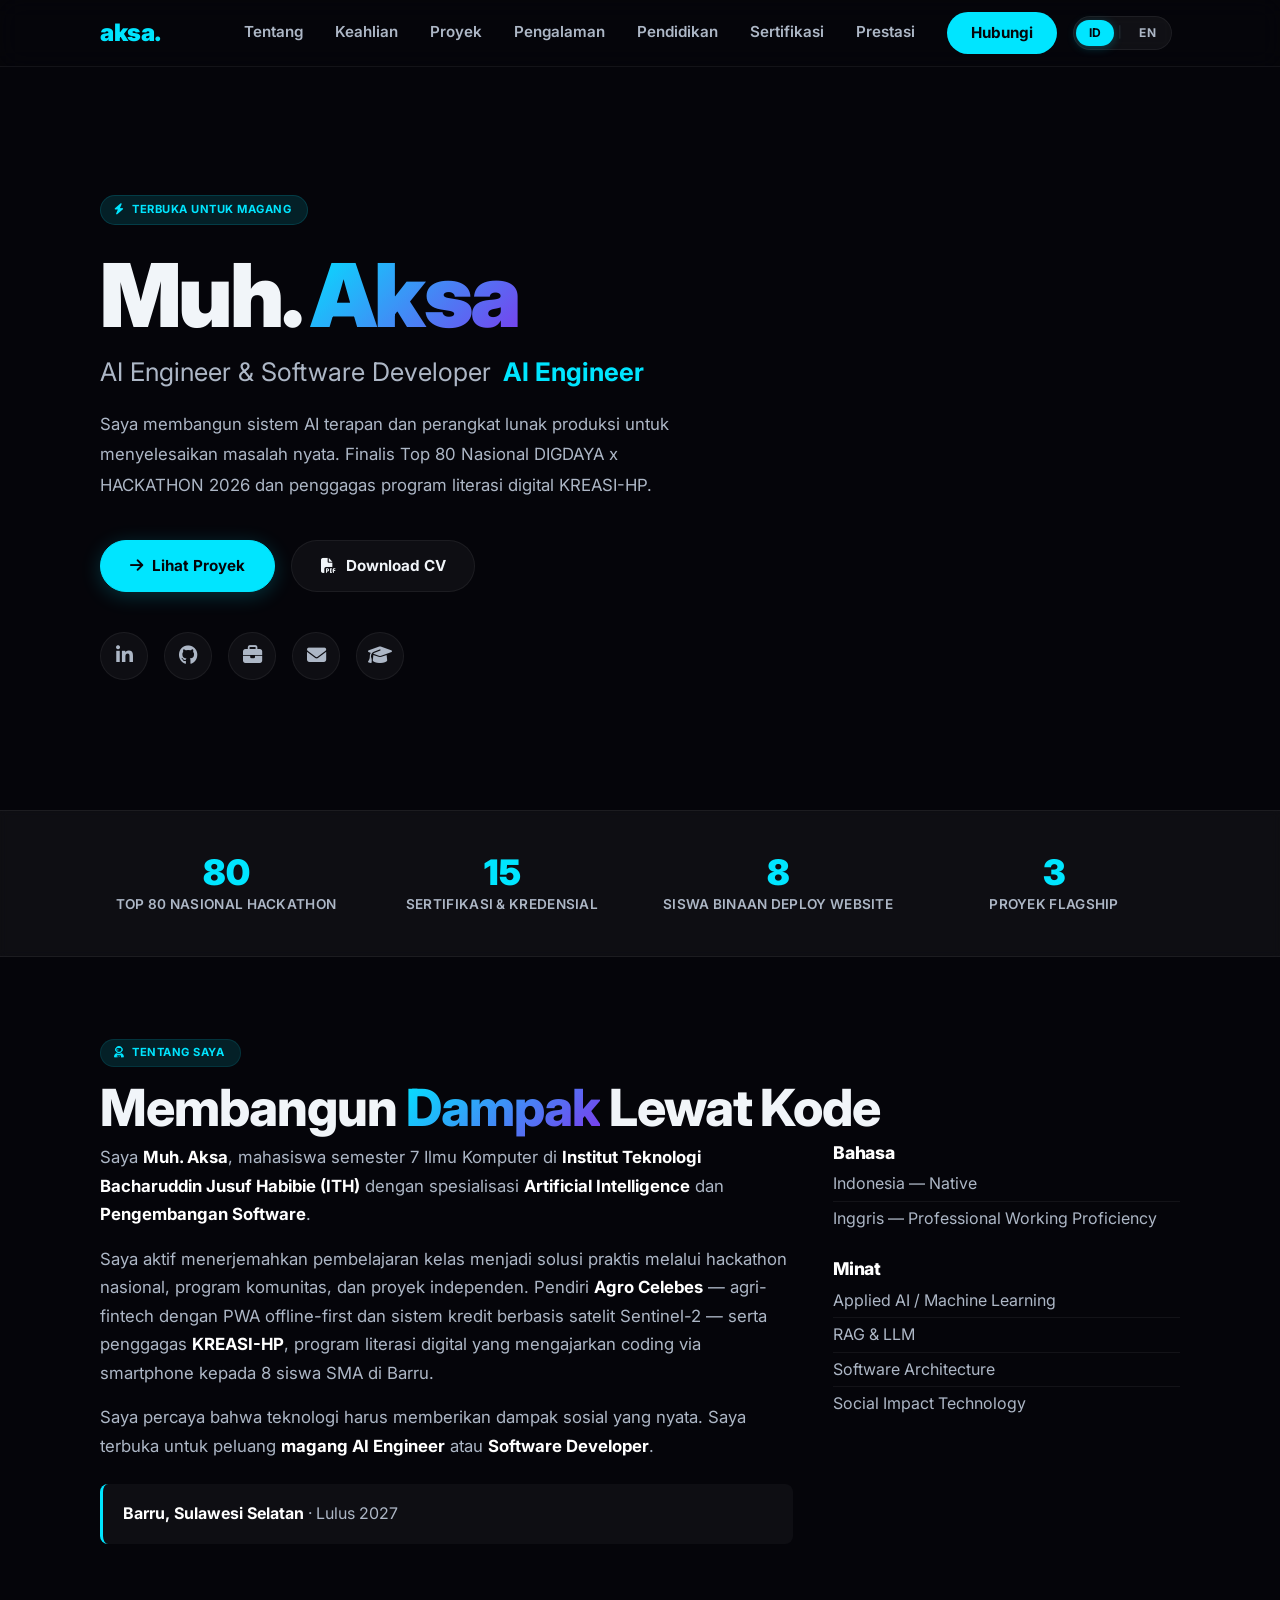
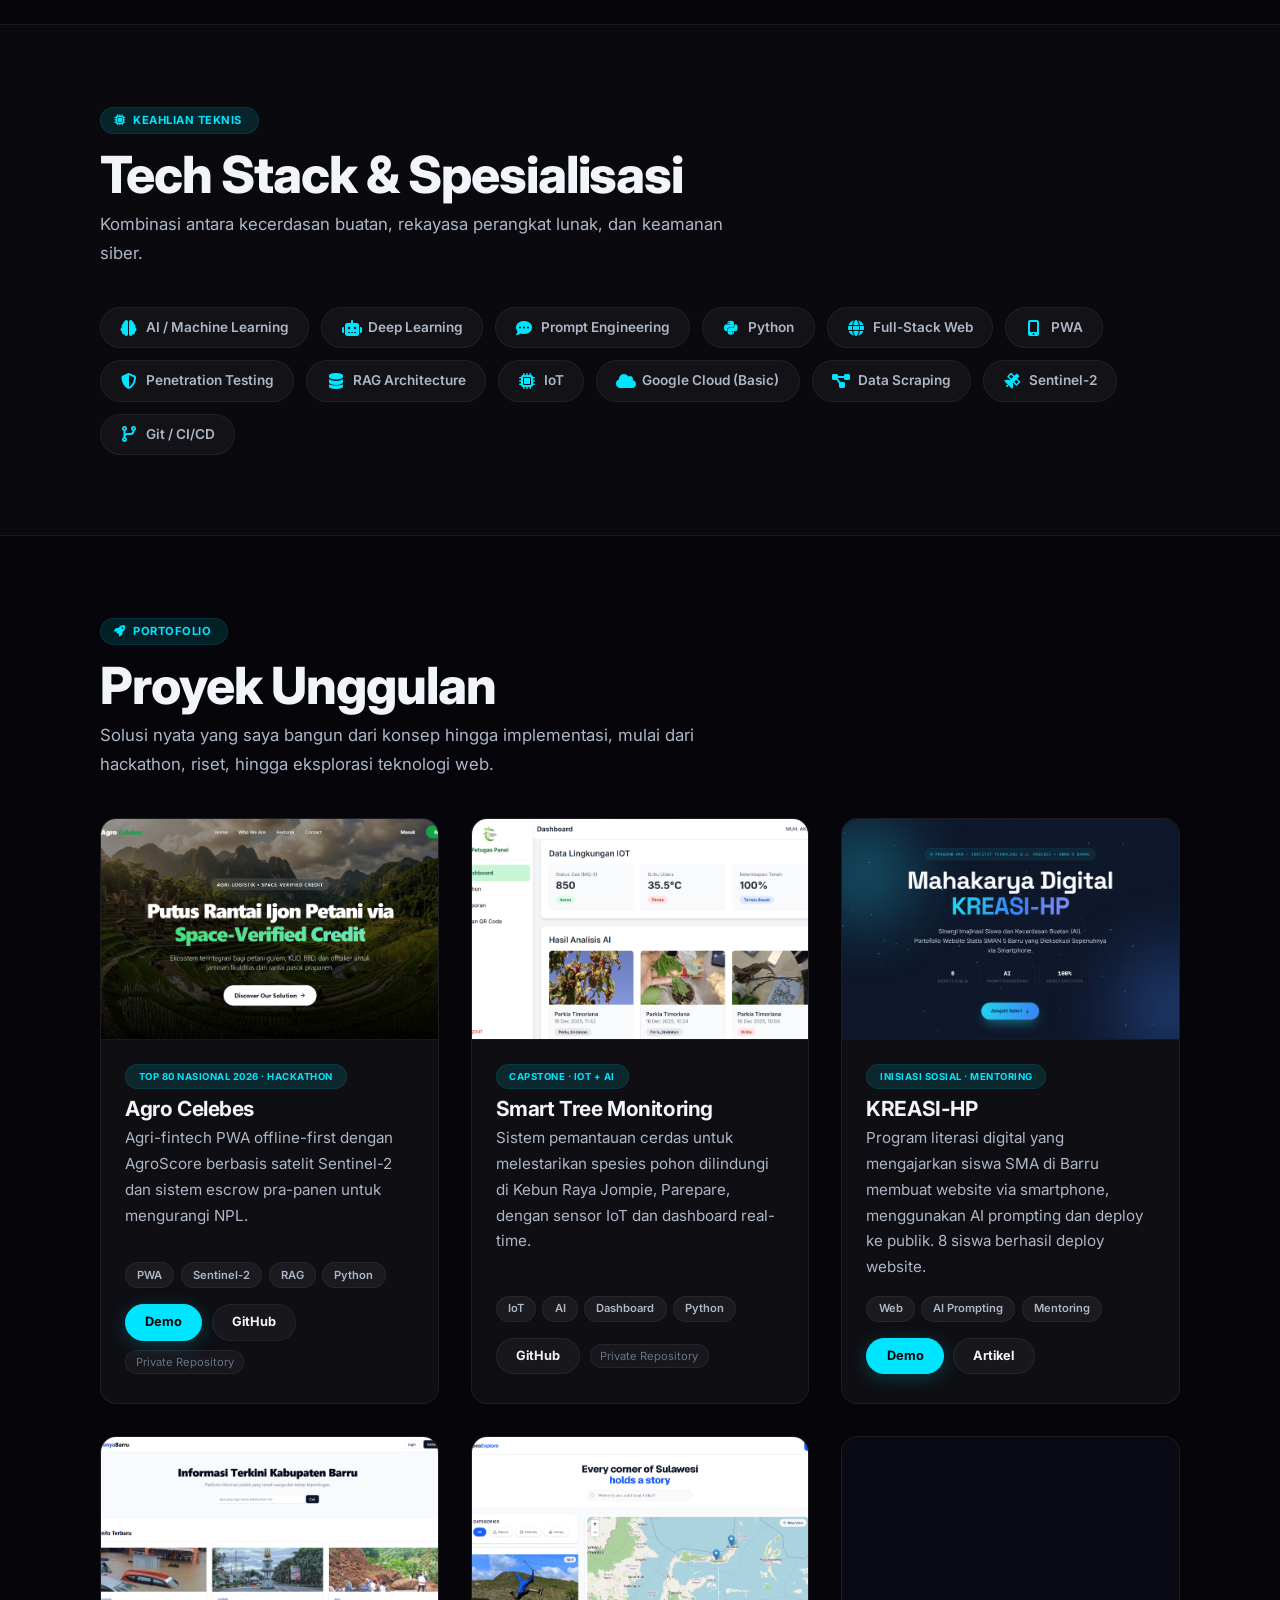
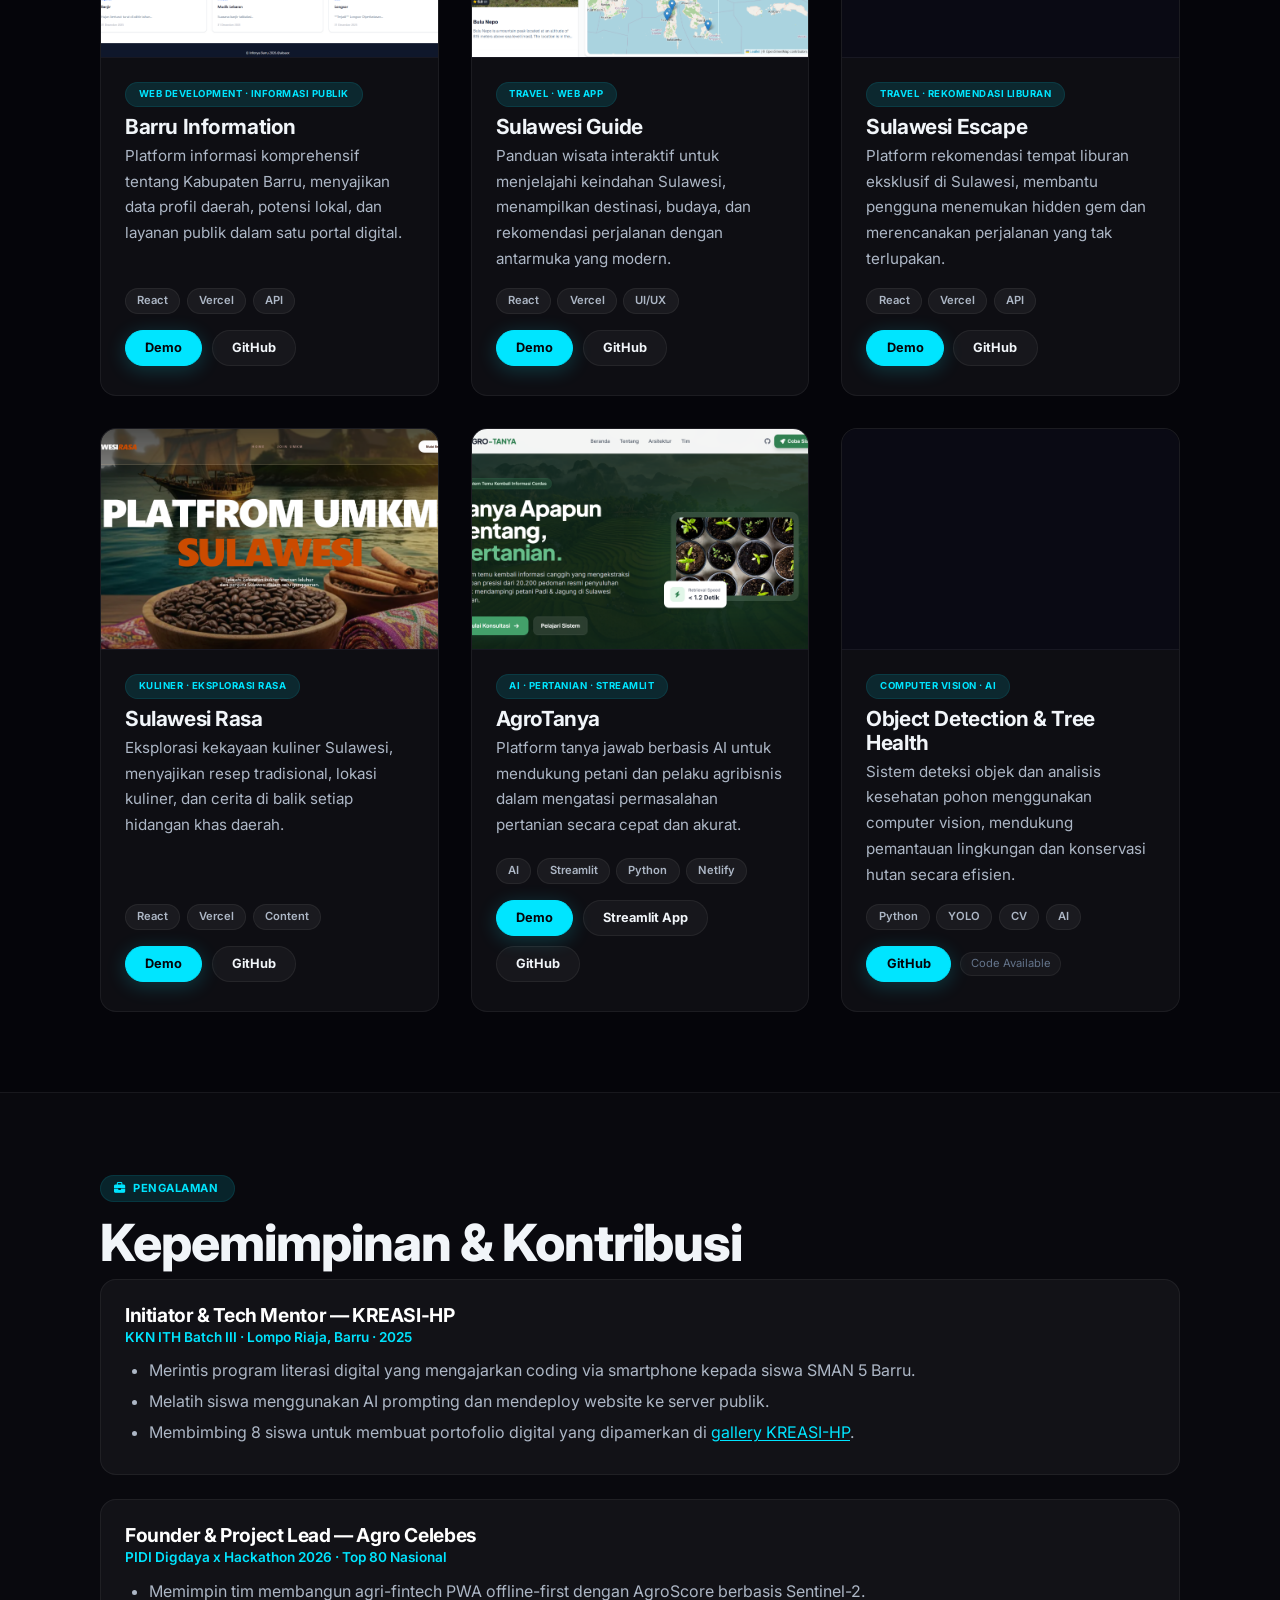
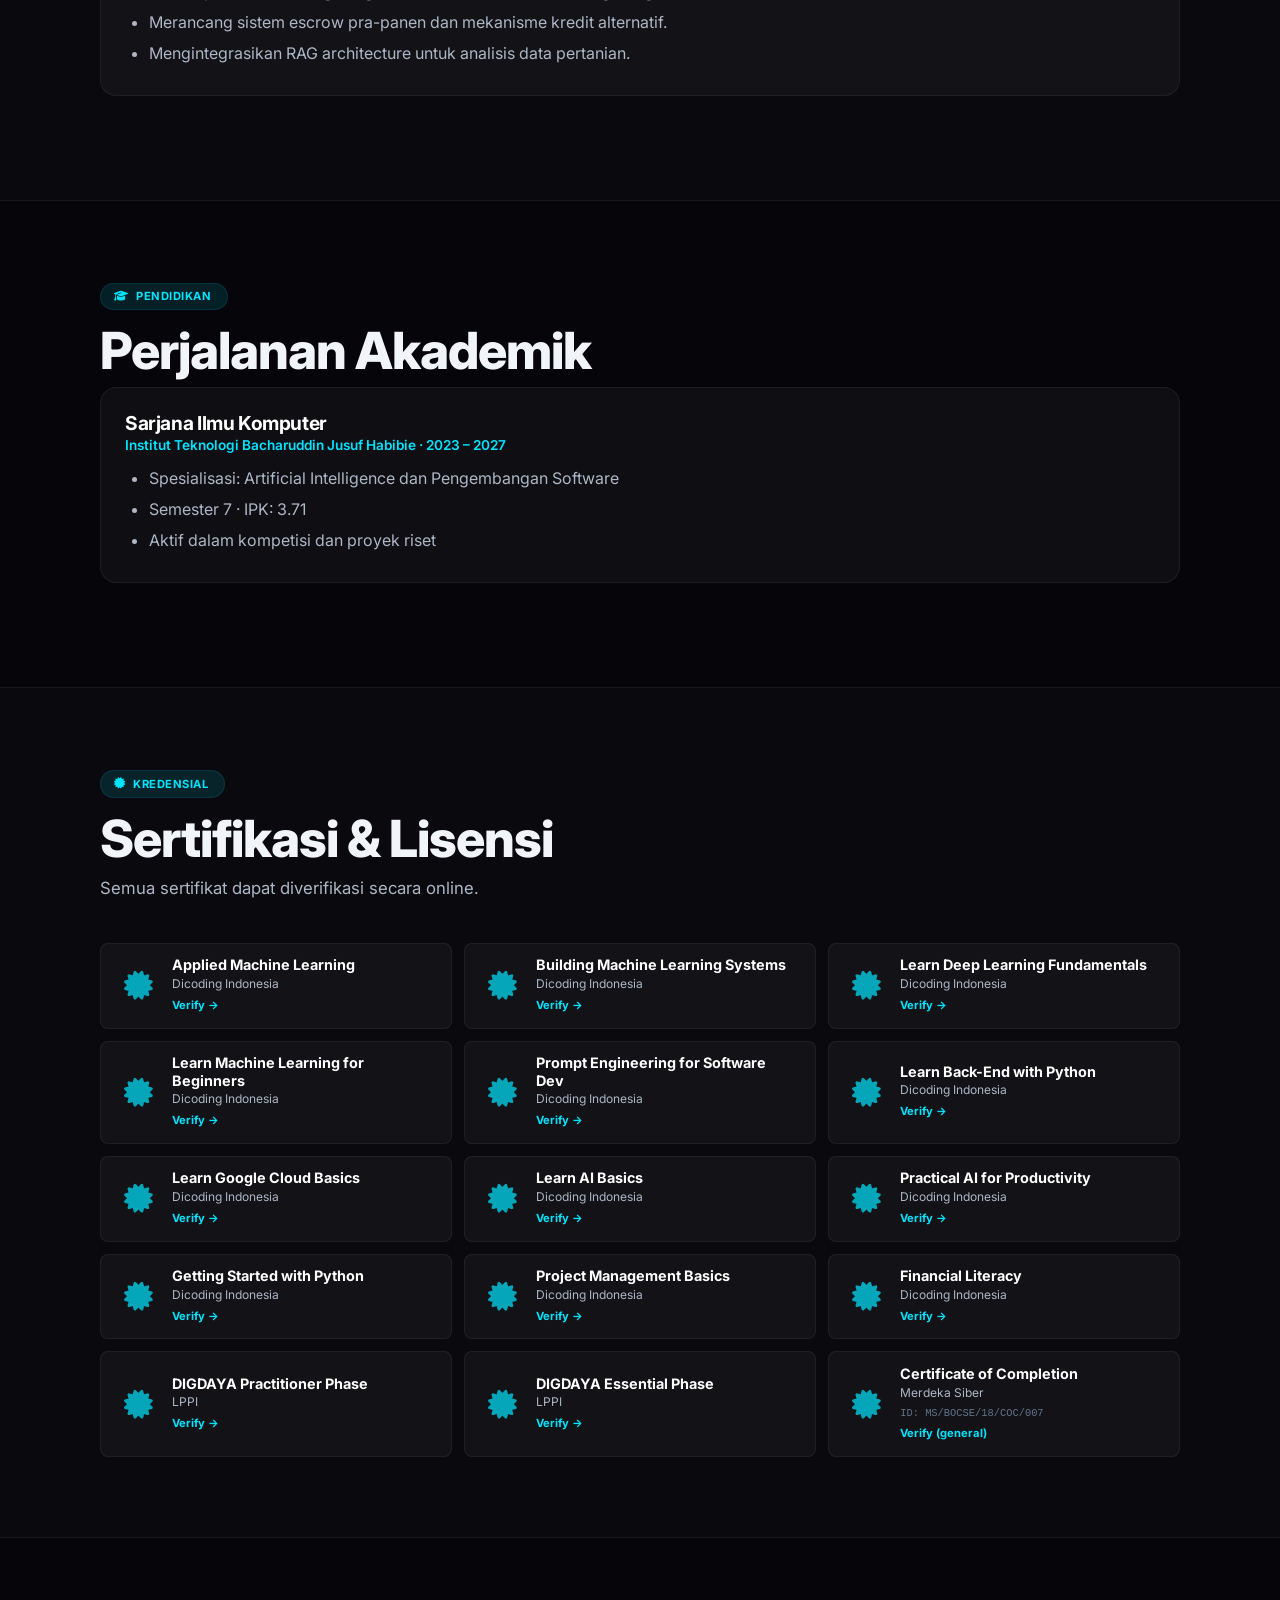
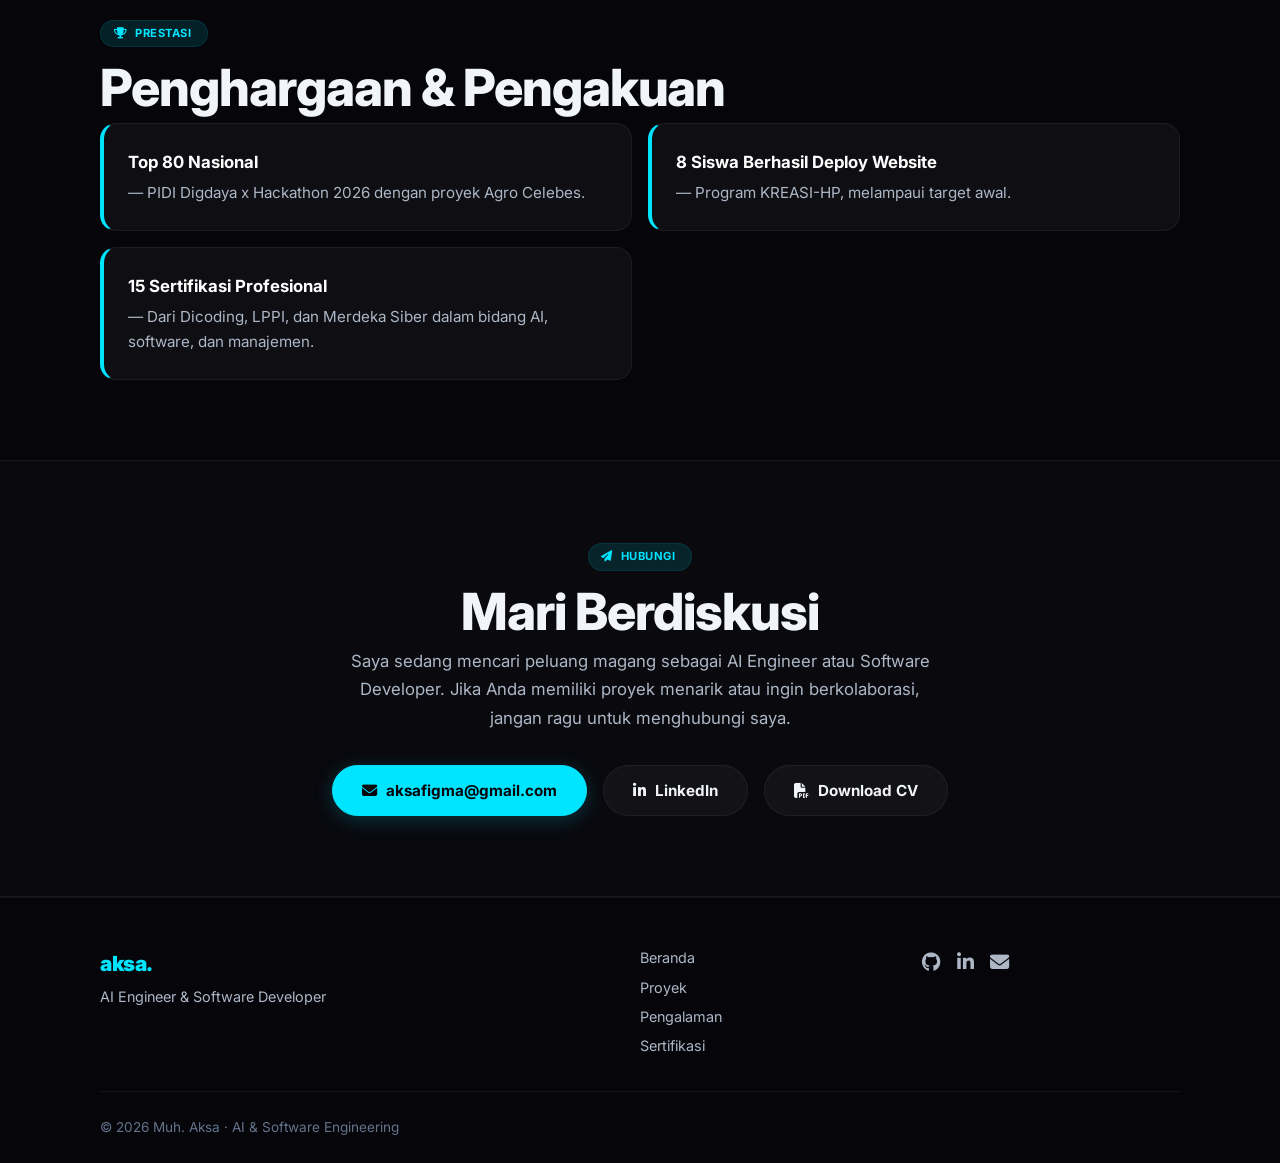
==== commit e9e98477: "first commit" ====
--- a/index.html
+++ b/index.html
@@ -1296,7 +1296,6 @@
                         <p data-i18n="about_p2">Saya aktif menerjemahkan pembelajaran kelas menjadi solusi praktis melalui hackathon nasional, program komunitas, dan proyek independen. Pendiri <strong>Agro Celebes</strong> — agri-fintech dengan PWA offline-first dan sistem kredit berbasis satelit Sentinel-2 — serta penggagas <strong>KREASI-HP</strong>, program literasi digital yang mengajarkan coding via smartphone kepada 8 siswa SMA di Barru.</p>
                         <p data-i18n="about_p3">Saya percaya bahwa teknologi harus memberikan dampak sosial yang nyata. Saya terbuka untuk peluang <strong>magang AI Engineer</strong> atau <strong>Software Developer</strong>.</p>
                         <div class="about__highlight">
-                            <i class="fas fa-map-pin" aria-hidden="true"></i>
                             <span data-i18n="about_highlight"><strong>Barru, Sulawesi Selatan</strong> · Lulus 2027</span>
                         </div>
                     </div>
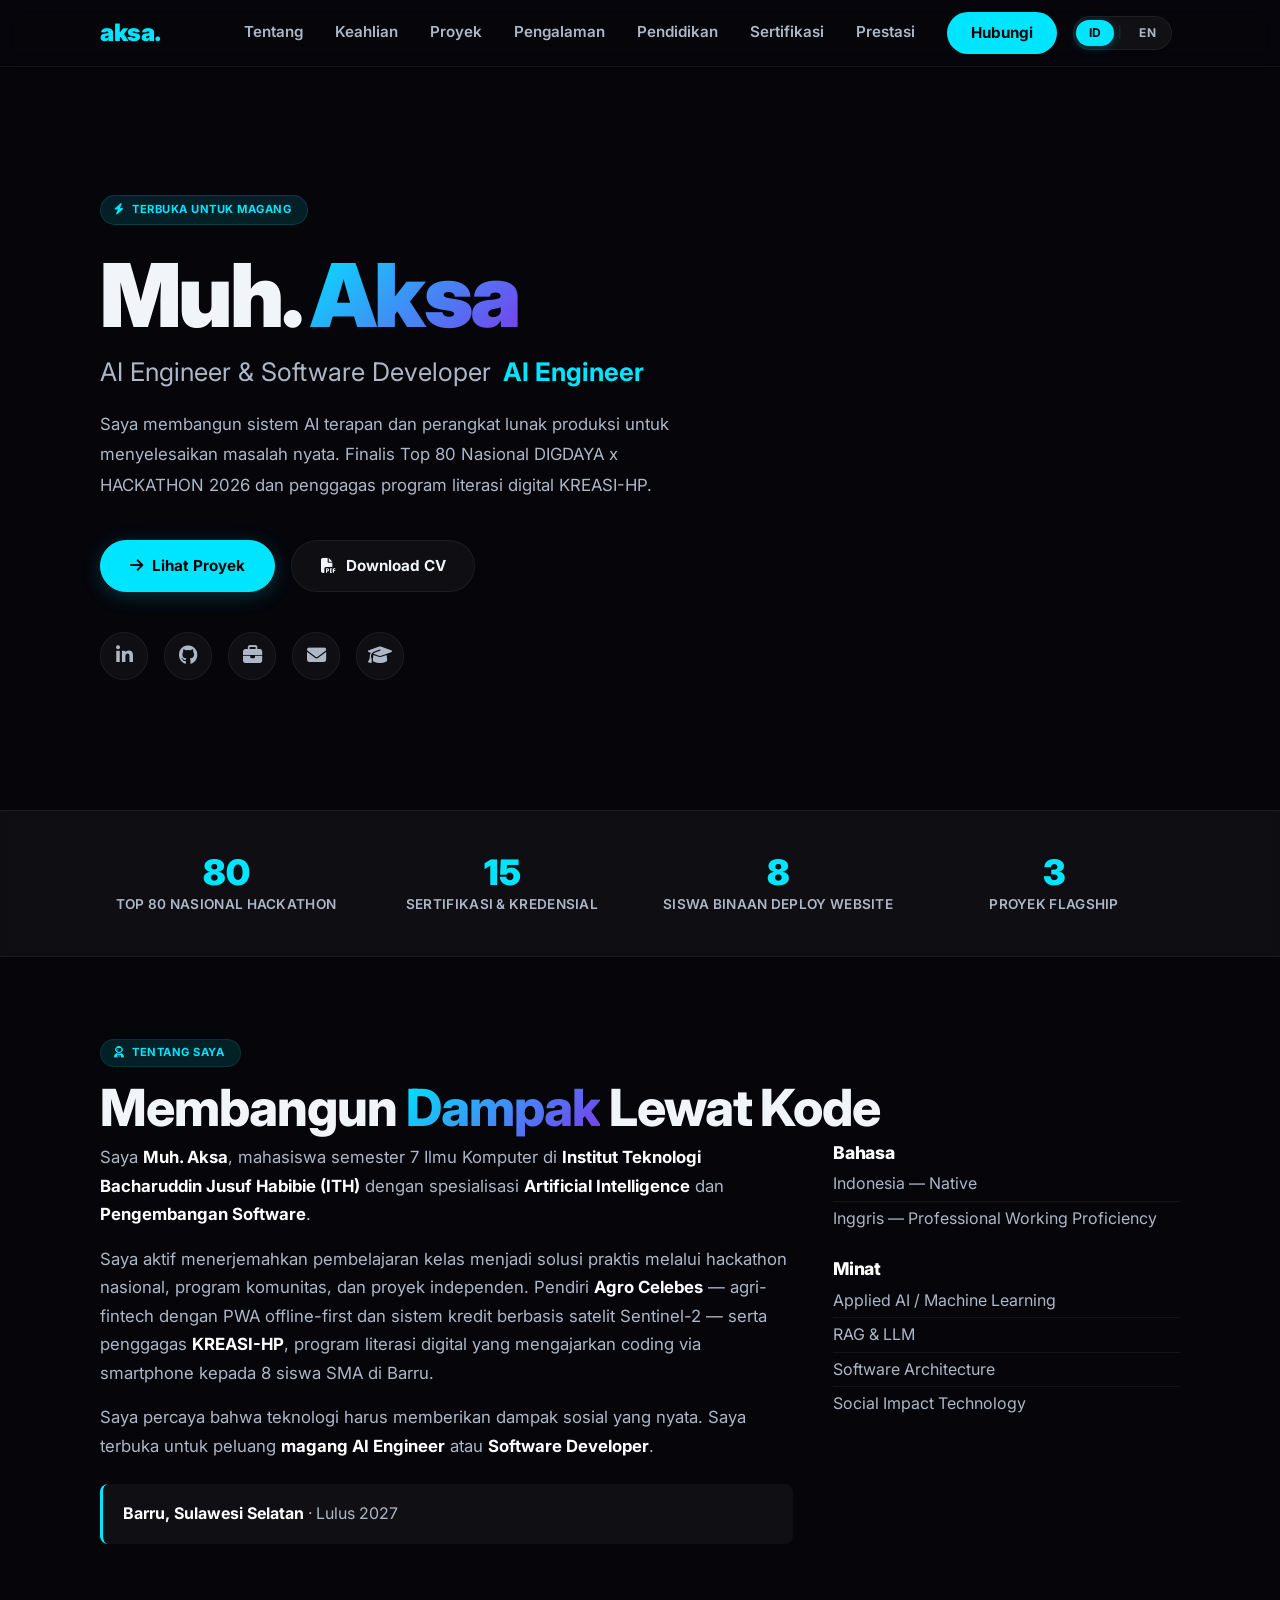
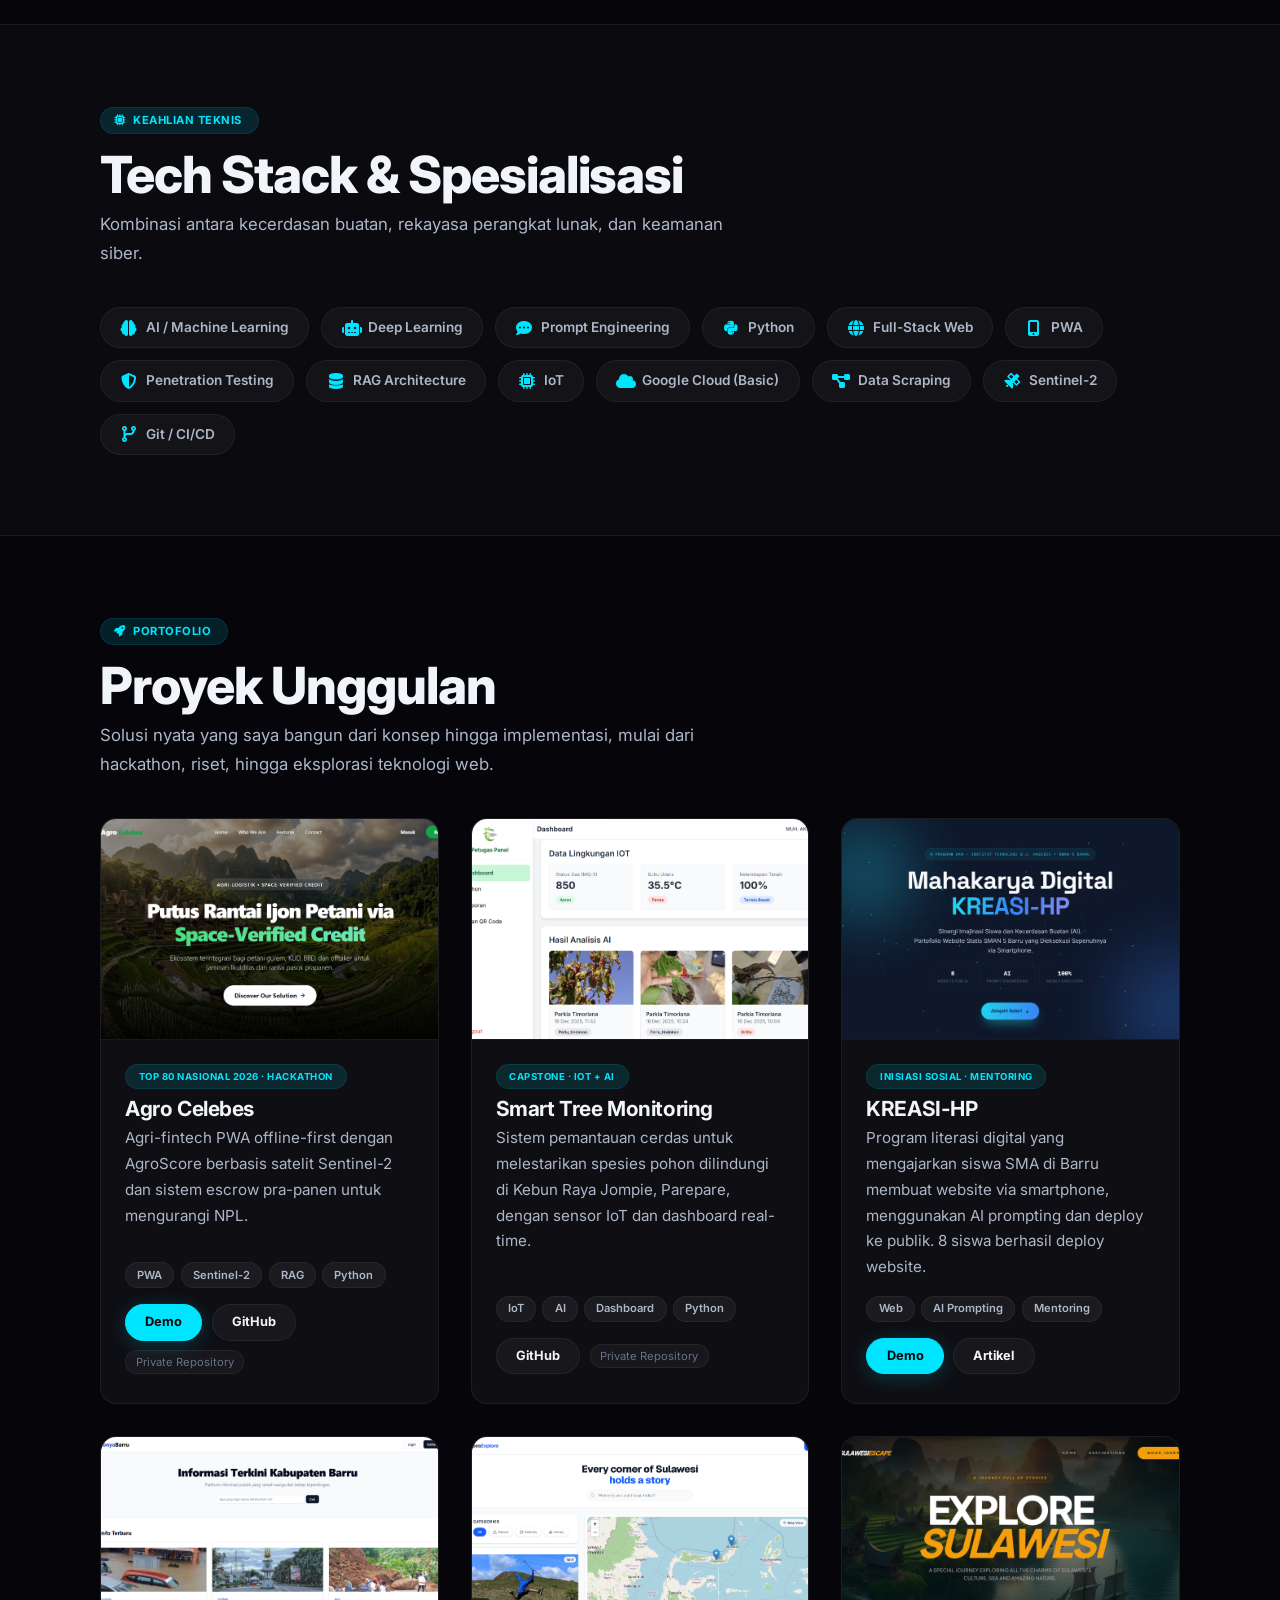
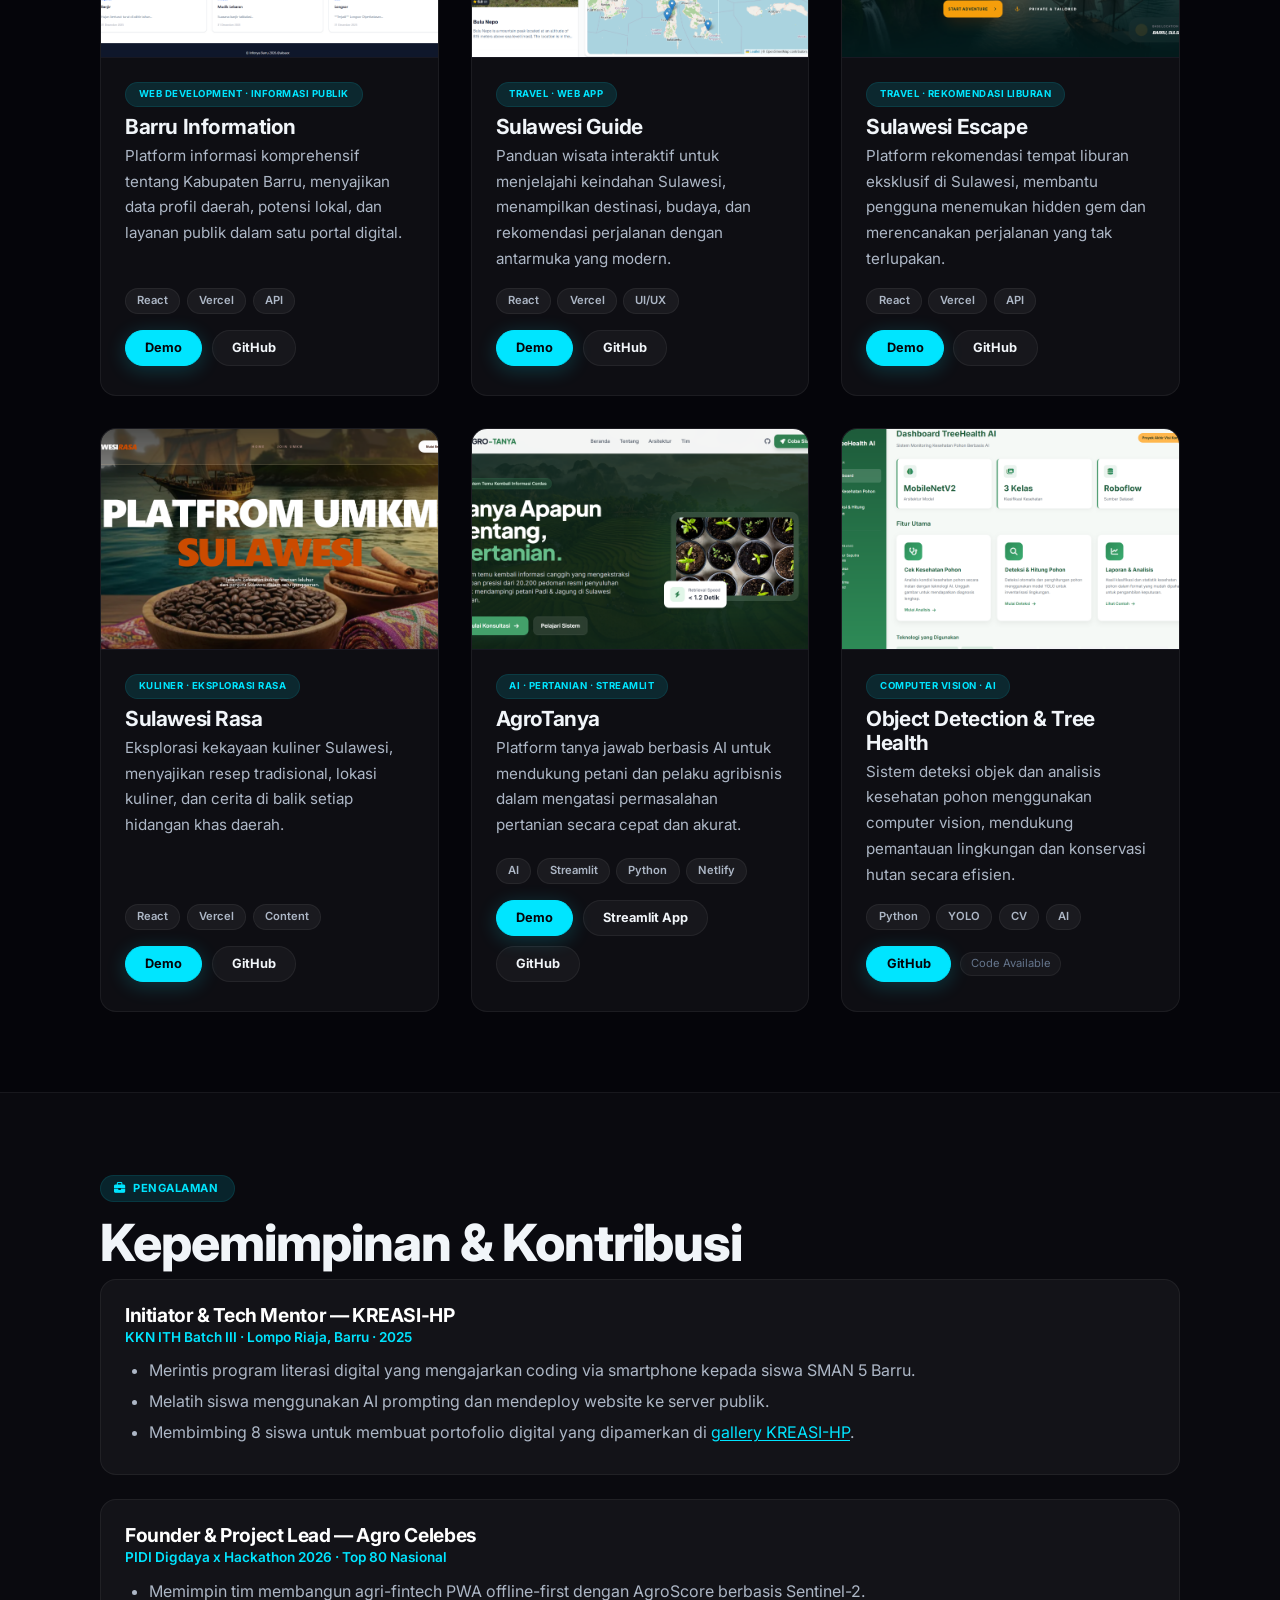
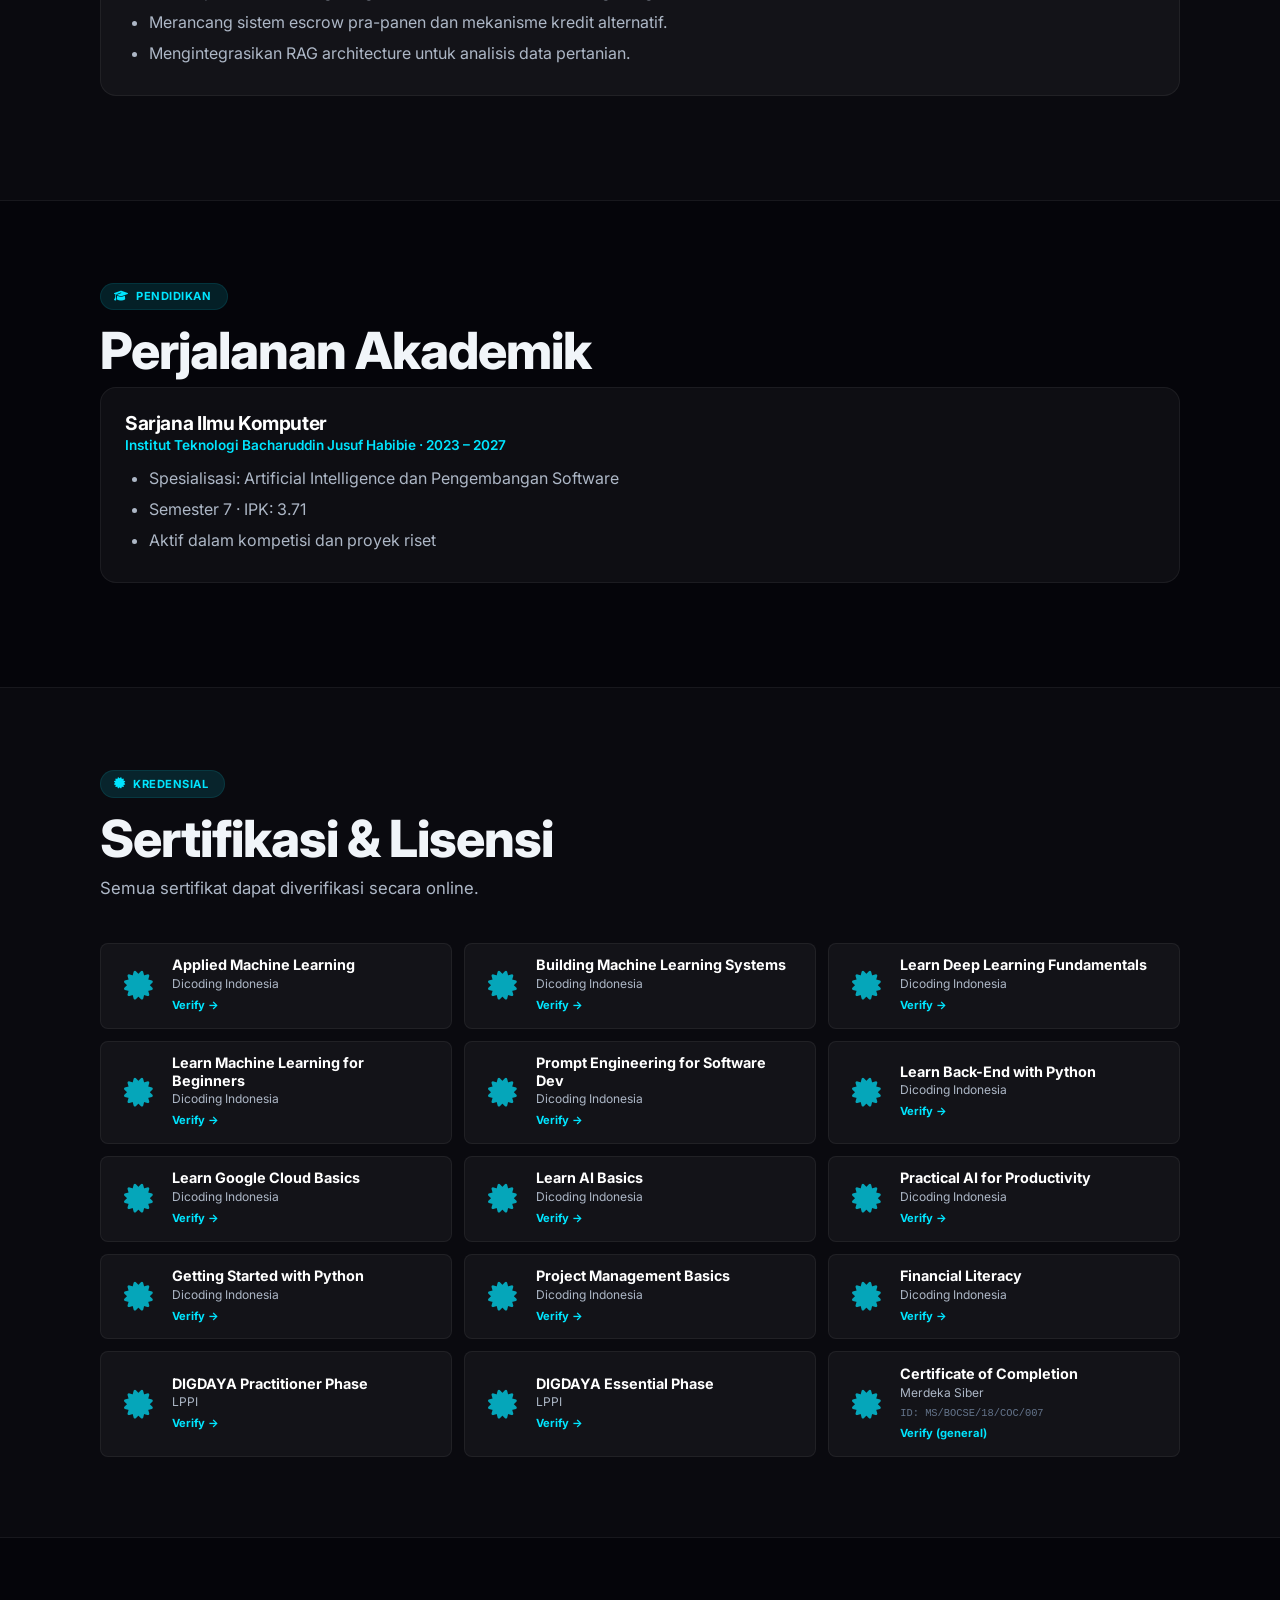
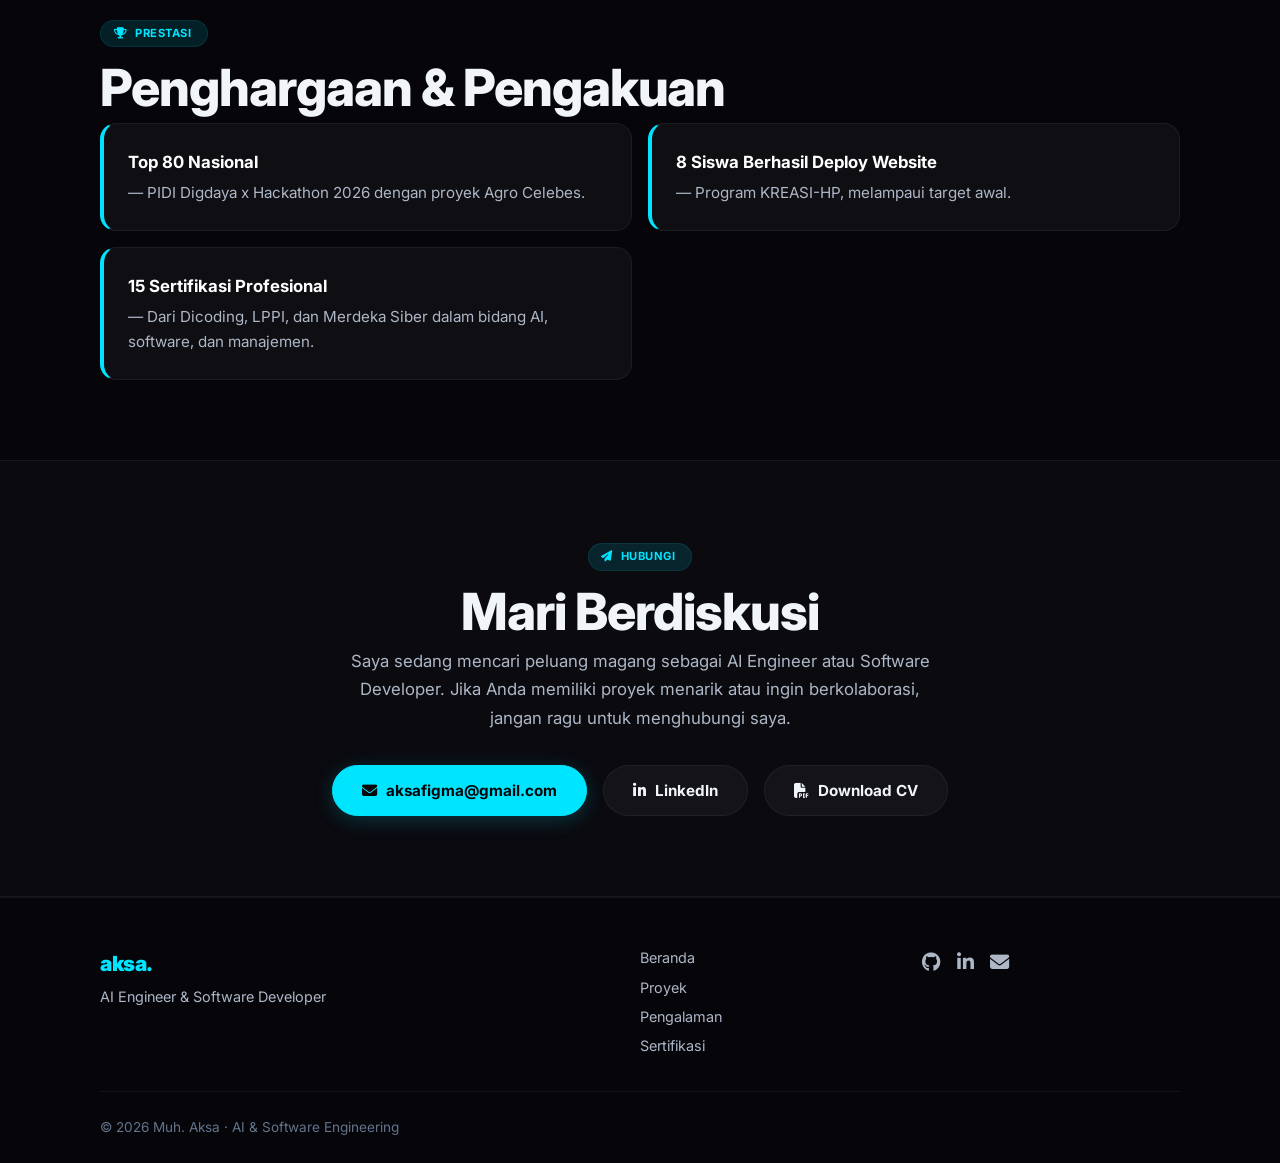
==== commit 8f703122: "first commit" ====
--- a/index.html
+++ b/index.html
@@ -35,7 +35,7 @@
 
     <style>
         /* ================================================================
-           1.  RESET & VARIABLES
+           1.  RESET & VARIABLES (tidak diubah)
            ================================================================ */
         *,
         *::before,
@@ -146,7 +146,7 @@
         }
 
         /* ================================================================
-           BUTTONS
+           BUTTONS (tidak diubah)
            ================================================================ */
         .btn {
             display: inline-flex;
@@ -200,7 +200,7 @@
         }
 
         /* ================================================================
-           NAVBAR
+           NAVBAR (tidak diubah)
            ================================================================ */
         .navbar {
             position: fixed;
@@ -232,7 +232,6 @@
             text-decoration: none;
         }
 
-        /* Hamburger */
         .hamburger {
             display: flex;
             flex-direction: column;
@@ -265,7 +264,6 @@
             background: var(--color-accent);
         }
 
-        /* Nav Links Mobile (drawer) */
         .nav-links {
             position: fixed;
             top: 0;
@@ -321,7 +319,7 @@
             transform: translateX(0) !important;
         }
 
-        /* LANGUAGE SWITCHER (Segmented Control) */
+        /* LANGUAGE SWITCHER */
         .lang-switcher {
             display: flex;
             align-items: center;
@@ -374,14 +372,12 @@
             user-select: none;
         }
 
-        /* Desktop: switcher di navbar */
         .lang-switcher--desktop {
             display: none;
             margin-left: auto;
             margin-right: 0.5rem;
         }
 
-        /* Mobile: switcher di dalam menu */
         .lang-switcher--mobile {
             display: flex;
             margin-top: 1.5rem;
@@ -575,7 +571,7 @@
         }
 
         /* ================================================================
-           SECTIONS
+           SECTIONS (umum)
            ================================================================ */
         .section {
             padding: 4rem 0;
@@ -1140,7 +1136,7 @@
         }
 
         /* ================================================================
-           AKSESIBILITAS: FOCUS & REDUCED MOTION
+           AKSESIBILITAS
            ================================================================ */
         :focus-visible {
             outline: 2px solid var(--color-accent);
@@ -1178,6 +1174,31 @@
             .cert-card:hover {
                 transform: none !important;
             }
+        }
+
+        /* ================================================================
+           FIX: PASTIKAN PROYEK LANGSUNG TERLIHAT (TANPA SCROLL REVEAL)
+           ================================================================ */
+        .project-card,
+        .section,
+        .experience__item,
+        .education__item,
+        .cert-card,
+        .achievements__list li {
+            opacity: 1 !important;
+            transform: none !important;
+            transition: none !important;
+        }
+
+        /* Pastikan tidak ada overlay yang menutupi */
+        .overlay,
+        .splash-screen,
+        .nav-overlay,
+        [class*="overlay"],
+        [class*="splash"] {
+            display: none !important;
+            opacity: 0 !important;
+            pointer-events: none !important;
         }
     </style>
 </head>
@@ -1208,11 +1229,11 @@
                     <li><a href="#contact" class="nav-cta" data-i18n="nav_contact">Hubungi</a></li>
                 </ul>
 
-      <!-- Language Switcher - Desktop -->
+                <!-- Language Switcher - Desktop (sementara masih pakai divider) -->
                 <div class="lang-switcher lang-switcher--desktop" role="group" aria-label="Pilihan bahasa">
-                   <button class="lang-btn active" data-lang="id" aria-pressed="true">ID</button>
-                   <span class="lang-divider">|</span>
-                   <button class="lang-btn" data-lang="en" aria-pressed="false">EN</button>
+                    <button class="lang-btn active" data-lang="id" aria-pressed="true">ID</button>
+                    <span class="lang-divider">|</span>
+                    <button class="lang-btn" data-lang="en" aria-pressed="false">EN</button>
                 </div>
                 <!-- Language Switcher - Mobile -->
                 <div class="lang-switcher lang-switcher--mobile" role="group" aria-label="Pilihan bahasa">
@@ -1349,7 +1370,6 @@
                 <p class="section__desc" data-i18n="projects_desc">Solusi nyata yang saya bangun dari konsep hingga implementasi, mulai dari hackathon, riset, hingga eksplorasi teknologi web.</p>
 
                 <div class="projects__grid">
-
                     <!-- Project 1: Agro Celebes -->
                     <article class="project-card">
                         <div class="project__image">
@@ -1522,7 +1542,6 @@
                             </div>
                         </div>
                     </article>
-
                 </div>
             </div>
         </section>
@@ -1778,7 +1797,7 @@
     </button>
 
     <!-- ================================================================
-         JAVASCRIPT (Interaksi & Multilingual)
+         JAVASCRIPT (Interaksi & Multilingual) — TANPA SCROLL REVEAL
          ================================================================ -->
     <script>
         (function() {
@@ -2171,44 +2190,10 @@
             // Update year in footer
             document.getElementById('year').textContent = new Date().getFullYear();
 
-            // --- SCROLL REVEAL (Intersection Observer) ---
-            const revealElements = document.querySelectorAll('.section, .project-card, .experience__item, .education__item, .cert-card, .achievements__list li');
-
-            if ('IntersectionObserver' in window) {
-                const observer = new IntersectionObserver(function(entries) {
-                    entries.forEach(function(entry) {
-                        if (entry.isIntersecting) {
-                            entry.target.classList.add('is-visible');
-                            observer.unobserve(entry.target);
-                        }
-                    });
-                }, { threshold: 0.15, rootMargin: '0px 0px -40px 0px' });
-
-                revealElements.forEach(function(el) {
-                    el.style.opacity = '0';
-                    el.style.transform = 'translateY(24px)';
-                    el.style.transition = 'opacity 0.7s ease, transform 0.7s ease';
-                    observer.observe(el);
-                });
-
-                const styleSheet = document.createElement('style');
-                styleSheet.textContent = `
-                            .is-visible { opacity: 1 !important; transform: translateY(0) !important; }
-                            @media (prefers-reduced-motion: reduce) {
-                                .section, .project-card, .experience__item, .education__item, .cert-card, .achievements__list li {
-                                    opacity: 1 !important;
-                                    transform: none !important;
-                                    transition: none !important;
-                                }
-                            }
-                        `;
-                document.head.appendChild(styleSheet);
-            } else {
-                revealElements.forEach(function(el) {
-                    el.style.opacity = '1';
-                    el.style.transform = 'none';
-                });
-            }
+            // ============================================================
+            //  TIDAK ADA SCROLL REVEAL — SEMUA ELEMEN SUDAH TERLIHAT
+            //  (CSS sudah memaksa opacity:1 dan transform:none)
+            // ============================================================
 
             // Prevent default on empty hash links
             document.querySelectorAll('a[href="#"]').forEach(function(anchor) {
@@ -2217,7 +2202,7 @@
                 });
             });
 
-            console.log('🚀 Muh. Aksa Portfolio — Multilingual Professional Edition');
+            console.log('🚀 Muh. Aksa Portfolio — Final (tanpa scroll reveal)');
         })();
     </script>
 
